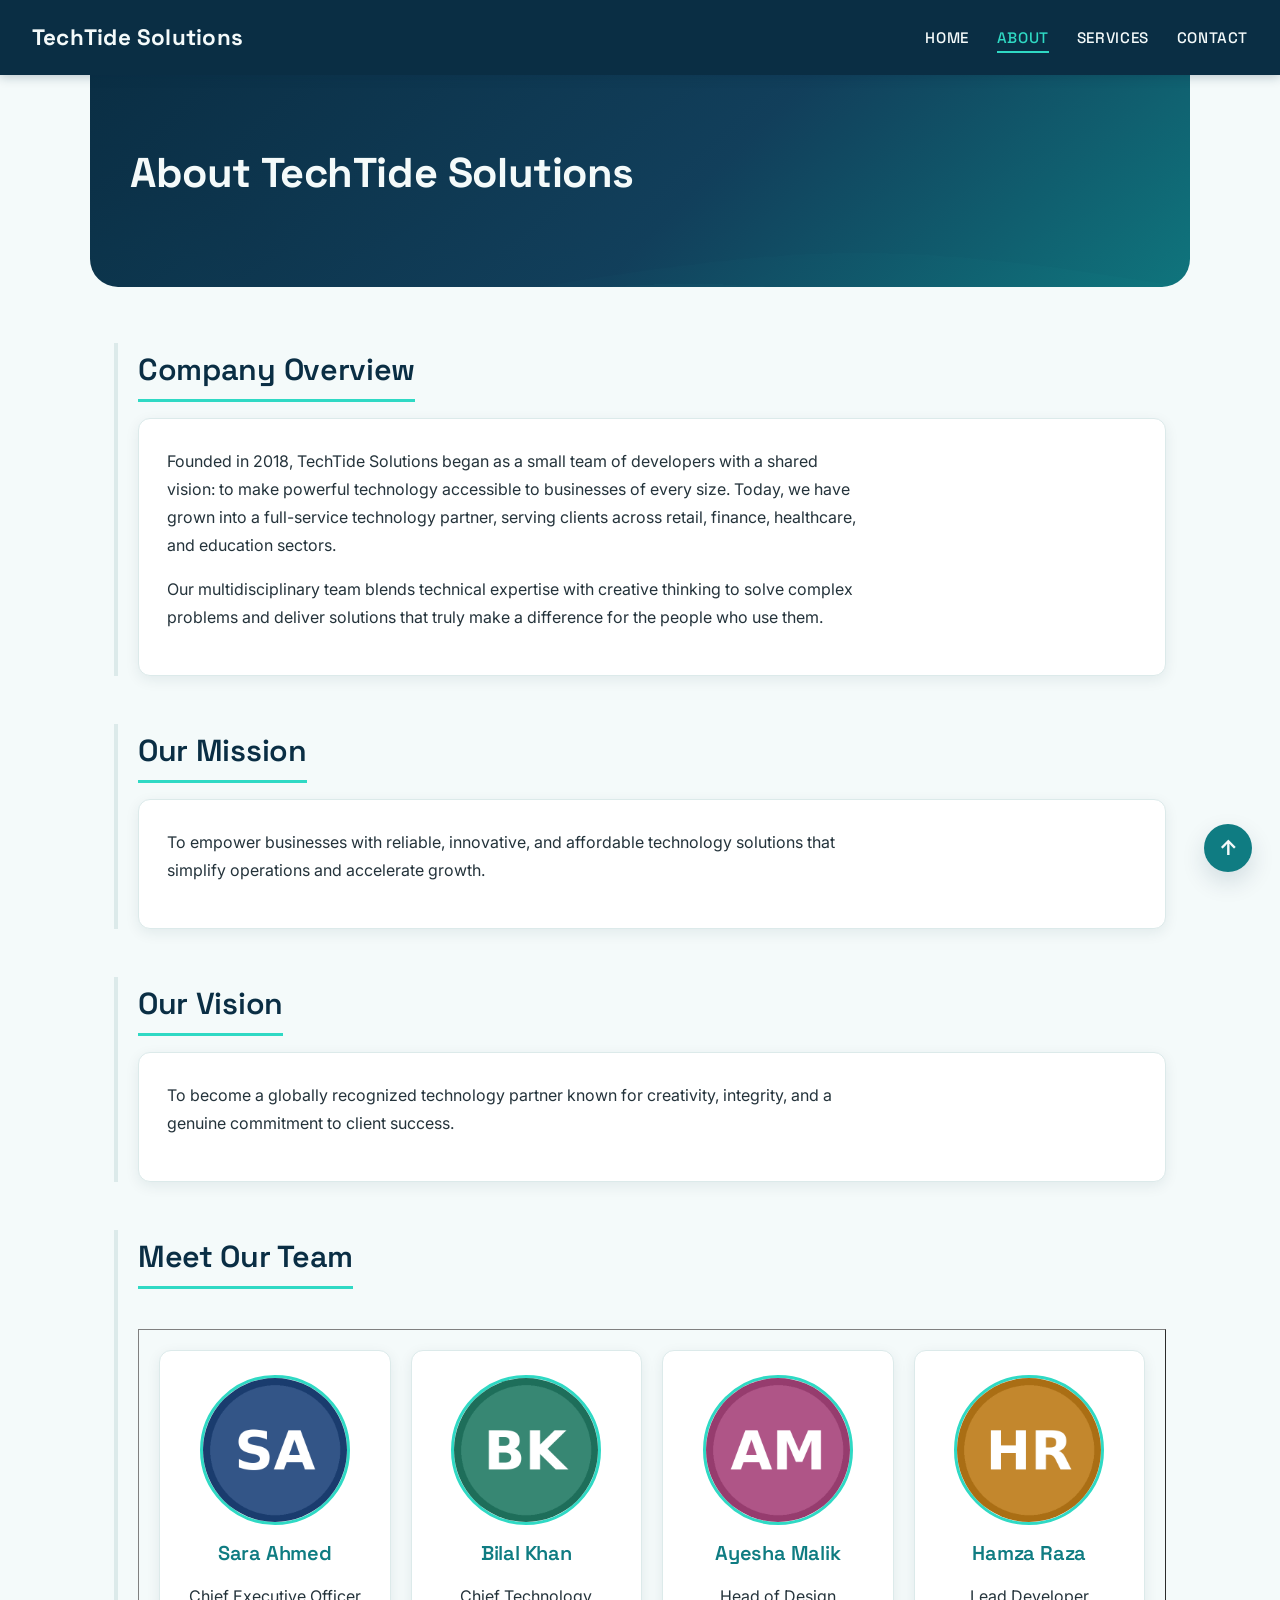
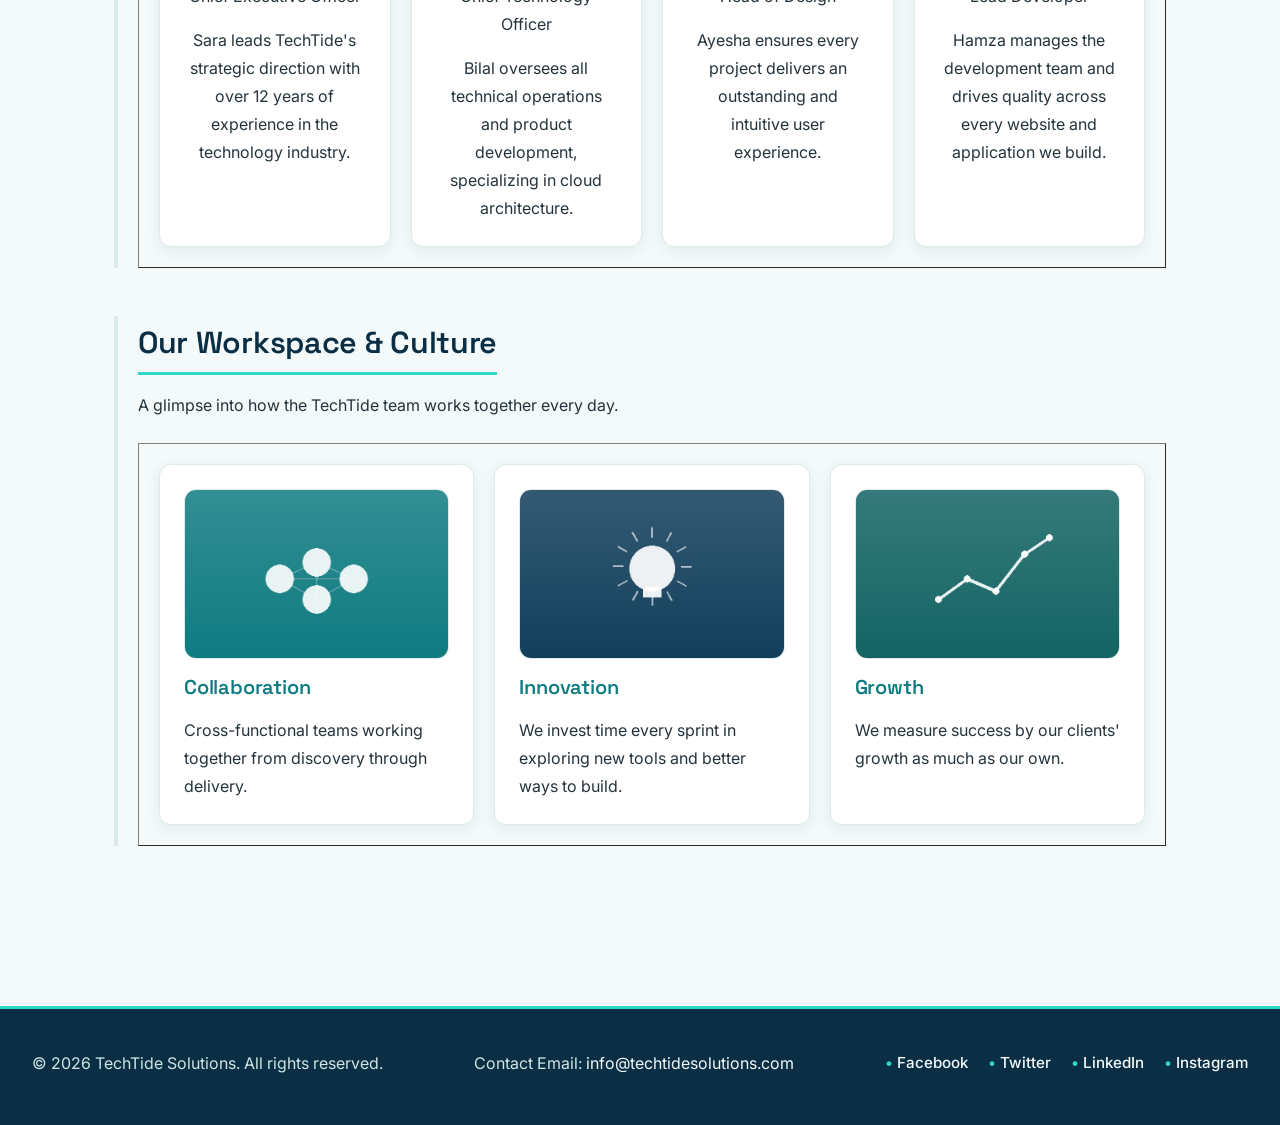
==== about.html @ ee5ed583 "with css" ====
<!DOCTYPE html>
<html lang="en">
<head>
    <meta charset="UTF-8">
    <meta name="viewport" content="width=device-width, initial-scale=1.0">
    <title>TechTide Solutions | About</title>
    <link rel="stylesheet" href="css/style.css">
</head>
<body id="top">

    <header>
        <p>
            <strong>TechTide Solutions</strong>
        </p>

        <nav>
            <ul>
                <li><a href="index.html">Home</a></li>
                <li><a href="about.html" class="active">About</a></li>
                <li><a href="services.html">Services</a></li>
                <li><a href="contact.html">Contact</a></li>
            </ul>
        </nav>
    </header>

    <main>

        <section>
            <h1>About TechTide Solutions</h1>
        </section>

        <section>
            <h2>Company Overview</h2>
            <article>
                <p>
                    Founded in 2018, TechTide Solutions began as a small team of developers with a
                    shared vision: to make powerful technology accessible to businesses of every size.
                    Today, we have grown into a full-service technology partner, serving clients across
                    retail, finance, healthcare, and education sectors.
                </p>
                <p>
                    Our multidisciplinary team blends technical expertise with creative thinking to
                    solve complex problems and deliver solutions that truly make a difference for the
                    people who use them.
                </p>
            </article>
        </section>

        <section>
            <h2>Our Mission</h2>
            <article>
                <p>
                    To empower businesses with reliable, innovative, and affordable technology
                    solutions that simplify operations and accelerate growth.
                </p>
            </article>
        </section>

        <section>
            <h2>Our Vision</h2>
            <article>
                <p>
                    To become a globally recognized technology partner known for creativity,
                    integrity, and a genuine commitment to client success.
                </p>
            </article>
        </section>

        <section>
            <h2>Meet Our Team</h2>

            <table border="1" cellpadding="15" cellspacing="15" width="100%">
                <tr>
                    <td width="25%" valign="top" align="center">
                        <article>
                            <p><img src="images/team-sara.png" alt="Photo of Sara Ahmed" class="avatar"></p>
                            <h3>Sara Ahmed</h3>
                            <p>Chief Executive Officer</p>
                            <p>
                                Sara leads TechTide's strategic direction with over 12 years of
                                experience in the technology industry.
                            </p>
                        </article>
                    </td>
                    <td width="25%" valign="top" align="center">
                        <article>
                            <p><img src="images/team-bilal.png" alt="Photo of Bilal Khan" class="avatar"></p>
                            <h3>Bilal Khan</h3>
                            <p>Chief Technology Officer</p>
                            <p>
                                Bilal oversees all technical operations and product development,
                                specializing in cloud architecture.
                            </p>
                        </article>
                    </td>
                    <td width="25%" valign="top" align="center">
                        <article>
                            <p><img src="images/team-ayesha.png" alt="Photo of Ayesha Malik" class="avatar"></p>
                            <h3>Ayesha Malik</h3>
                            <p>Head of Design</p>
                            <p>
                                Ayesha ensures every project delivers an outstanding and intuitive
                                user experience.
                            </p>
                        </article>
                    </td>
                    <td width="25%" valign="top" align="center">
                        <article>
                            <p><img src="images/team-hamza.png" alt="Photo of Hamza Raza" class="avatar"></p>
                            <h3>Hamza Raza</h3>
                            <p>Lead Developer</p>
                            <p>
                                Hamza manages the development team and drives quality across every
                                website and application we build.
                            </p>
                        </article>
                    </td>
                </tr>
            </table>
        </section>

        <section>
            <h2>Our Workspace &amp; Culture</h2>
            <p>A glimpse into how the TechTide team works together every day.</p>

            <table border="1" cellpadding="15" cellspacing="15" width="100%">
                <tr>
                    <td width="33%" valign="top">
                        <article>
                            <img src="images/gallery/about-collaboration.jpg" alt="Illustration representing team collaboration" class="card-img">
                            <h3>Collaboration</h3>
                            <p>Cross-functional teams working together from discovery through delivery.</p>
                        </article>
                    </td>
                    <td width="33%" valign="top">
                        <article>
                            <img src="images/gallery/about-innovation.jpg" alt="Illustration representing innovation" class="card-img">
                            <h3>Innovation</h3>
                            <p>We invest time every sprint in exploring new tools and better ways to build.</p>
                        </article>
                    </td>
                    <td width="33%" valign="top">
                        <article>
                            <img src="images/gallery/about-growth.jpg" alt="Illustration representing growth" class="card-img">
                            <h3>Growth</h3>
                            <p>We measure success by our clients' growth as much as our own.</p>
                        </article>
                    </td>
                </tr>
            </table>
        </section>

    </main>

    <footer>
        <p>&copy; 2026 TechTide Solutions. All rights reserved.</p>
        <p>Contact Email: <a href="mailto:info@techtidesolutions.com">info@techtidesolutions.com</a></p>
        <nav>
            <ul>
                <li><a href="https://www.facebook.com/techtidesolutions">Facebook</a></li>
                <li><a href="https://www.twitter.com/techtidesolutions">Twitter</a></li>
                <li><a href="https://www.linkedin.com/company/techtidesolutions">LinkedIn</a></li>
                <li><a href="https://www.instagram.com/techtidesolutions">Instagram</a></li>
            </ul>
        </nav>
    </footer>

    <a href="#top" class="back-to-top" aria-label="Back to top of page">&uarr;</a>

</body>
</html>
---- css/style.css ----
/* ==========================================================================
   TechTide Solutions — style.css
   TechTide Summer Internship 2026
   Day 1 Assignment (CSS Fundamentals) + Day 2 Assignment (Box Model & Layout)
   External stylesheet linked by index.html, about.html, services.html,
   and contact.html. No inline or internal CSS is used anywhere.

   Day 2 additions are marked "[DAY 2]" in section comments below and cover:
   Box Model (margin/padding/borders), the main content container, card
   layouts (services, team, featured content), button states, active nav
   highlighting, footer layout, and a CSS-only "Back to Top" button.
   ========================================================================== */


/* ==========================================================================
   1. GOOGLE FONTS
   Space Grotesk -> headings / display type (technical, modern character)
   Inter          -> body copy (clean and highly readable)
   ========================================================================== */

@import url('https://fonts.googleapis.com/css2?family=Space+Grotesk:wght@500;600;700&family=Inter:wght@400;500;600&display=swap');


/* ==========================================================================
   2. COLOR PALETTE & GLOBAL VARIABLES
   "Tide" theme: deep ocean navy, teal, and a bright seafoam accent.
   ========================================================================== */

:root {
    --color-navy: #0A2E44;         /* primary dark - header, footer, headings */
    --color-teal: #0F7C82;         /* secondary - links, borders, icons */
    --color-seafoam: #2FD9C4;      /* bright accent - hover states, buttons */
    --color-bg: #F4FAFA;           /* page background - light foam white */
    --color-surface: #FFFFFF;      /* card / surface background */
    --color-text: #24333B;         /* main body text */
    --color-text-muted: #5C6E77;   /* secondary / muted text */
    --color-border: #DCEAEA;       /* soft borders / dividers */

    --font-display: 'Space Grotesk', 'Segoe UI', Arial, sans-serif;
    --font-body: 'Inter', 'Segoe UI', Arial, sans-serif;

    --radius-sm: 6px;
    --radius-md: 12px;
    --radius-lg: 28px;

    --shadow-card: 0 4px 14px rgba(10, 46, 68, 0.08);
    --shadow-card-hover: 0 10px 24px rgba(10, 46, 68, 0.14);
}


/* ==========================================================================
   3. UNIVERSAL RESET
   Removes inconsistent default browser spacing before styling anything.
   ========================================================================== */

* {
    margin: 0;
    padding: 0;
    box-sizing: border-box;
}


/* ==========================================================================
   4. BASE / PAGE STYLES
   [DAY 2] <main> is the site's main content CONTAINER: a fixed max-width,
   centered horizontally with auto margins, with padding controlling the
   inner spacing (box model: content + padding + border + margin).
   ========================================================================== */

html {
    scroll-behavior: smooth;
}

body {
    font-family: var(--font-body);
    background-color: var(--color-bg);
    color: var(--color-text);
    line-height: 1.7;
    -webkit-font-smoothing: antialiased;
}

main {
    display: block;
    max-width: 1100px;      /* container max-width */
    margin: 0 auto;         /* centers the container on the page */
    padding: 40px 24px 64px;
}


/* ==========================================================================
   5. TYPOGRAPHY
   ========================================================================== */

h1, h2, h3, h4, h5, h6 {
    font-family: var(--font-display);
    color: var(--color-navy);
    font-weight: 600;
    line-height: 1.25;
    margin-bottom: 16px;
    letter-spacing: -0.01em;
}

h1 {
    font-size: 2.6rem;
    font-weight: 700;
}

h2 {
    font-size: 1.9rem;
    margin-top: 8px;
    padding-bottom: 10px;
    border-bottom: 3px solid var(--color-seafoam);
    display: inline-block;
}

h3 {
    font-size: 1.25rem;
    color: var(--color-teal);
}

h4 {
    font-size: 1.05rem;
}

h5 {
    font-size: 0.95rem;
    text-transform: uppercase;
    letter-spacing: 0.06em;
}

h6 {
    font-size: 0.85rem;
    color: var(--color-text-muted);
    text-transform: uppercase;
    letter-spacing: 0.08em;
}

p {
    font-size: 1rem;
    line-height: 1.75;
    color: var(--color-text);
    margin-bottom: 16px;
    max-width: 70ch;
}

section {
    margin-bottom: 48px;             /* space between sections (box model) */
    padding-left: 20px;              /* box model: inner spacing */
    border-left: 4px solid var(--color-border); /* [DAY 2] borders on sections */
}

address {
    font-style: normal;
    line-height: 1.7;
    color: var(--color-text);
}

/* Links */
a {
    color: var(--color-teal);
    text-decoration: none;
    border-bottom: 1px solid transparent;
    transition: color 0.2s ease, border-color 0.2s ease;
}

a:hover {
    color: var(--color-navy);
    border-bottom-color: var(--color-seafoam);
}

a:focus-visible {
    outline: 2px solid var(--color-seafoam);
    outline-offset: 2px;
}


/* ==========================================================================
   6. HEADER & NAVIGATION
   Sticky navigation bar with horizontal menu and hover effects.
   (Bonus challenge: sticky navigation bar)
   ========================================================================== */

header {
    background-color: var(--color-navy);
    color: var(--color-bg);
    padding: 18px 32px;
    display: flex;
    flex-wrap: wrap;
    align-items: center;
    justify-content: space-between;
    gap: 12px;
    position: sticky;
    top: 0;
    z-index: 100;
    box-shadow: 0 2px 10px rgba(10, 46, 68, 0.25);
}

header p {
    margin-bottom: 0;
}

header strong {
    font-family: var(--font-display);
    font-size: 1.4rem;
    color: var(--color-bg);
    letter-spacing: 0.01em;
}

nav ul {
    list-style: none;
    display: flex;
    flex-wrap: wrap;
    gap: 28px;
}

nav a {
    color: var(--color-bg);
    font-family: var(--font-display);
    font-weight: 500;
    font-size: 0.95rem;
    text-transform: uppercase;
    letter-spacing: 0.04em;
    border-bottom: 2px solid transparent;
    padding-bottom: 4px;
}

nav a:hover {
    color: var(--color-seafoam);
    border-bottom-color: var(--color-seafoam);
}

/* [DAY 2] Highlight the current page in the navigation menu */
nav a.active {
    color: var(--color-seafoam);
    border-bottom-color: var(--color-seafoam);
}


/* ==========================================================================
   7. HERO SECTION
   Professional hero section with a soft curved "tide" edge.
   (Bonus challenge: professional hero section)
   ========================================================================== */

main > section:first-of-type {
    background:
        linear-gradient(135deg, rgba(10,46,68,0.92) 0%, rgba(18,63,92,0.88) 55%, rgba(15,124,130,0.85) 100%),
        url('../images/hero-bg.jpg');
    background-size: cover;
    background-position: center;
    color: var(--color-bg);
    padding: 72px 40px;
    margin: -40px -24px 56px;
    border-radius: 0 0 var(--radius-lg) var(--radius-lg);
    border-left: none;               /* cancel the general section border */
    text-align: left;
}

main > section:first-of-type h1 {
    color: var(--color-bg);
}

main > section:first-of-type p {
    color: #E4F2F1;
    font-size: 1.15rem;
    max-width: 60ch;
}

main > section:first-of-type a {
    color: var(--color-bg);
}

main > section:first-of-type a:hover {
    color: var(--color-seafoam);
}


/* ==========================================================================
   8. CARDS
   [DAY 2] Card layouts for Featured Services, Team Members, and Featured
   Content. Every card below applies the full box model: border,
   border-radius, padding, margin, and box-shadow.

   Two card mechanisms are used:
     a) main > section > article  -> single-column content cards
        (Who We Are, Mission, Vision, each Service on the Services page)
     b) table td                  -> grid cards (Featured Services,
        Team Members, Featured Content, Contact Information) built with
        plain HTML tables; styled here into a clean card grid.
   ========================================================================== */

main > section > article {
    background-color: var(--color-surface);
    border: 1px solid var(--color-border);   /* border */
    border-radius: var(--radius-md);          /* border-radius */
    padding: 28px;                            /* padding */
    margin: 0 0 20px;                         /* margin */
    box-shadow: var(--shadow-card);           /* box-shadow */
    transition: box-shadow 0.25s ease, transform 0.25s ease;
}

main > section > article:hover {
    box-shadow: var(--shadow-card-hover);
    transform: translateY(-3px);
}

main > section > article:last-child {
    margin-bottom: 0;
}

table {
    width: 100%;
    border-collapse: separate;
    border-spacing: 20px;      /* margin-like spacing between grid cards */
    margin: 24px 0;
}

table td {
    background-color: var(--color-surface);
    border: 1px solid var(--color-border) !important;  /* border */
    border-radius: var(--radius-md);                    /* border-radius */
    padding: 24px !important;                           /* padding */
    margin: 4px;                                         /* margin */
    box-shadow: var(--shadow-card);                     /* box-shadow */
    transition: box-shadow 0.25s ease, transform 0.25s ease;
    vertical-align: top;
}

table td:hover {
    box-shadow: var(--shadow-card-hover);
    transform: translateY(-4px);
}

table td h3 {
    margin-top: 4px;
}

table td article p:last-child {
    margin-bottom: 0;
}

/* Featured Content cards (Home page) - "Read More" link styled as a
   small pill button so each card has a clear call to action. */
.read-more-link {
    display: inline-block;
    margin-top: 4px;
    padding: 6px 16px;
    border: 1px solid var(--color-teal);
    border-radius: var(--radius-lg);
    font-size: 0.85rem;
    font-weight: 600;
}

.read-more-link:hover {
    background-color: var(--color-teal);
    color: var(--color-bg);
    border-bottom-color: var(--color-teal);
}


/* ==========================================================================
   9. IMAGES
   Consistent sizing and no overflow of parent containers, with a few
   variants for the different kinds of images used across the site.
   ========================================================================== */

img {
    max-width: 100%;
    height: auto;
    display: block;
    border-radius: var(--radius-md);
    margin: 0 auto 16px;
    border: 1px solid var(--color-border);
    object-fit: cover;
}

/* Circular team-member avatars (About page) */
img.avatar {
    width: 150px;
    height: 150px;
    border-radius: 50%;
    border: 3px solid var(--color-seafoam);
    object-fit: cover;
}

/* Small service icons (Home + Services cards) */
img.icon-img {
    width: 64px;
    height: 64px;
    border: none;
    border-radius: 0;
    box-shadow: none;
    margin: 0 0 16px;
}

/* Rectangular content thumbnails (Featured Content, About gallery) */
img.card-img {
    width: 100%;
    height: 170px;
    object-fit: cover;
    border-radius: var(--radius-md);
    border: 1px solid var(--color-border);
    margin-bottom: 16px;
}

/* Wide banner image (Contact page office illustration) */
img.banner-img {
    width: 100%;
    height: 220px;
    object-fit: cover;
    border-radius: var(--radius-md);
    margin-bottom: 16px;
}


/* ==========================================================================
   10. VIDEO
   Styling for the embedded "Company Intro" video on the Home page.
   ========================================================================== */

.video-wrapper {
    max-width: 800px;
    margin: 0 auto;
}

video.intro-video {
    width: 100%;
    display: block;
    border-radius: var(--radius-md);
    border: 1px solid var(--color-border);
    box-shadow: var(--shadow-card);
    background-color: var(--color-navy);
}

.video-caption {
    text-align: center;
    color: var(--color-text-muted);
    font-size: 0.9rem;
    margin-top: 12px;
    margin-bottom: 0;
}


/* ==========================================================================
   11. BUTTONS & FORM ELEMENTS
   ========================================================================== */

button,
input[type="submit"] {
    font-family: var(--font-display);
    font-size: 0.95rem;
    font-weight: 600;
    color: var(--color-bg);
    background-color: var(--color-teal);
    border: none;
    padding: 12px 32px;
    border-radius: var(--radius-lg);
    cursor: pointer;
    transition: background-color 0.2s ease, transform 0.15s ease;
}

button:hover,
input[type="submit"]:hover {
    background-color: var(--color-navy);
    transform: translateY(-2px);
}

fieldset {
    border: 1px solid var(--color-border);
    border-radius: var(--radius-md);
    padding: 28px;
    background-color: var(--color-surface);
    box-shadow: var(--shadow-card);
}

legend {
    font-family: var(--font-display);
    color: var(--color-navy);
    font-weight: 600;
    padding: 0 8px;
}

label {
    display: inline-block;
    font-weight: 500;
    color: var(--color-navy);
    margin-bottom: 6px;
}

input[type="text"],
input[type="email"],
input[type="tel"],
textarea {
    width: 100%;
    max-width: 420px;
    font-family: var(--font-body);
    font-size: 0.95rem;
    color: var(--color-text);
    background-color: var(--color-bg);
    border: 1px solid var(--color-border);
    border-radius: var(--radius-sm);
    padding: 10px 14px;
    margin-bottom: 18px;
    transition: border-color 0.2s ease, box-shadow 0.2s ease;
}

input[type="text"]:focus,
input[type="email"]:focus,
input[type="tel"]:focus,
textarea:focus {
    outline: none;
    border-color: var(--color-teal);
    box-shadow: 0 0 0 3px rgba(15, 124, 130, 0.15);
}

iframe {
    max-width: 100%;
    border-radius: var(--radius-md);
    border: 1px solid var(--color-border);
    box-shadow: var(--shadow-card);
}


/* ==========================================================================
   12. LISTS (services page)
   ========================================================================== */

article ul {
    margin: 0 0 16px 22px;
}

article li {
    margin-bottom: 6px;
    color: var(--color-text);
}


/* ==========================================================================
   13. FOOTER
   [DAY 2] Clean footer layout: copyright + contact info on one side,
   social links on the other, arranged with flexbox and clear spacing.
   ========================================================================== */

footer {
    background-color: var(--color-navy);
    color: var(--color-bg);
    padding: 40px 32px;
    margin-top: 48px;
    display: flex;
    flex-wrap: wrap;
    justify-content: space-between;
    align-items: flex-start;
    gap: 24px;
    border-top: 3px solid var(--color-seafoam);
}

footer p {
    color: #CFE6E4;
    max-width: none;
    margin-bottom: 8px;
}

footer p:last-of-type {
    margin-bottom: 0;
}

footer a {
    color: var(--color-bg);
}

footer a:hover {
    color: var(--color-seafoam);
}

footer nav ul {
    gap: 20px;
    margin-top: 0;
}

footer nav a {
    text-transform: none;
    font-family: var(--font-body);
    font-weight: 500;
    letter-spacing: 0;
}

footer nav a::before {
    content: "\2022  ";
    color: var(--color-seafoam);
}


/* ==========================================================================
   14. BACK TO TOP BUTTON
   (Bonus challenge: "Back to Top" button using HTML and CSS only —
   a plain anchor link to #top, fixed in place with pure CSS.)
   ========================================================================== */

.back-to-top {
    position: fixed;
    bottom: 28px;
    right: 28px;
    width: 48px;
    height: 48px;
    display: flex;
    align-items: center;
    justify-content: center;
    background-color: var(--color-teal);
    color: var(--color-bg);
    font-size: 1.3rem;
    font-weight: 700;
    border: none;
    border-radius: 50%;
    box-shadow: var(--shadow-card-hover);
    text-decoration: none;
    z-index: 90;
    transition: background-color 0.2s ease, transform 0.2s ease;
}

.back-to-top:hover {
    background-color: var(--color-navy);
    color: var(--color-seafoam);
    border-bottom: none;
    transform: translateY(-4px);
}


/* ==========================================================================
   15. RESPONSIVE ADJUSTMENTS
   ========================================================================== */

@media (max-width: 720px) {
    header {
        flex-direction: column;
        align-items: flex-start;
    }

    nav ul {
        gap: 16px;
    }

    table,
    table tbody,
    table tr,
    table td {
        display: block;
        width: 100%;
    }

    table {
        border-spacing: 0;
    }

    table td {
        margin-bottom: 20px;
    }

    main > section:first-of-type {
        padding: 40px 24px;
        margin: -24px -16px 40px;
    }

    h1 {
        font-size: 2rem;
    }

    section {
        padding-left: 14px;
    }

    footer {
        flex-direction: column;
        align-items: flex-start;
    }

    .back-to-top {
        width: 42px;
        height: 42px;
        bottom: 18px;
        right: 18px;
    }
}
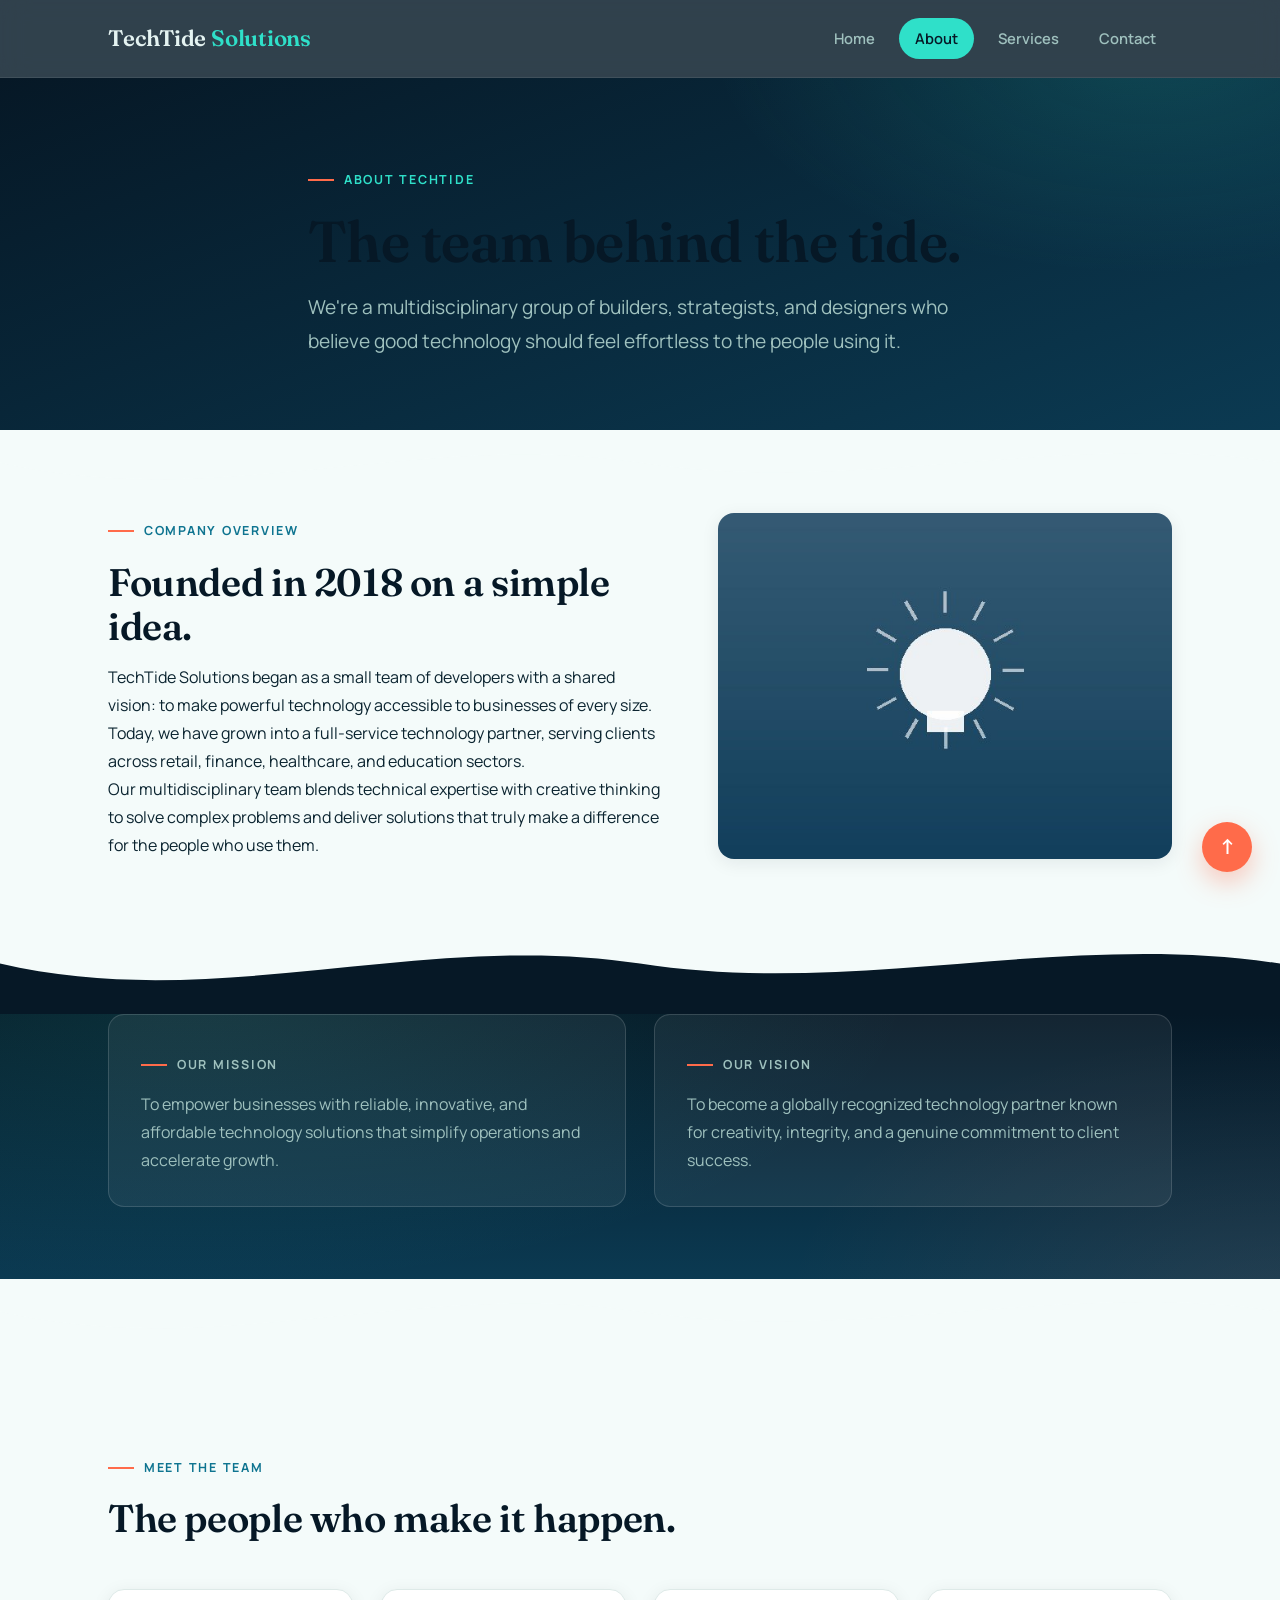
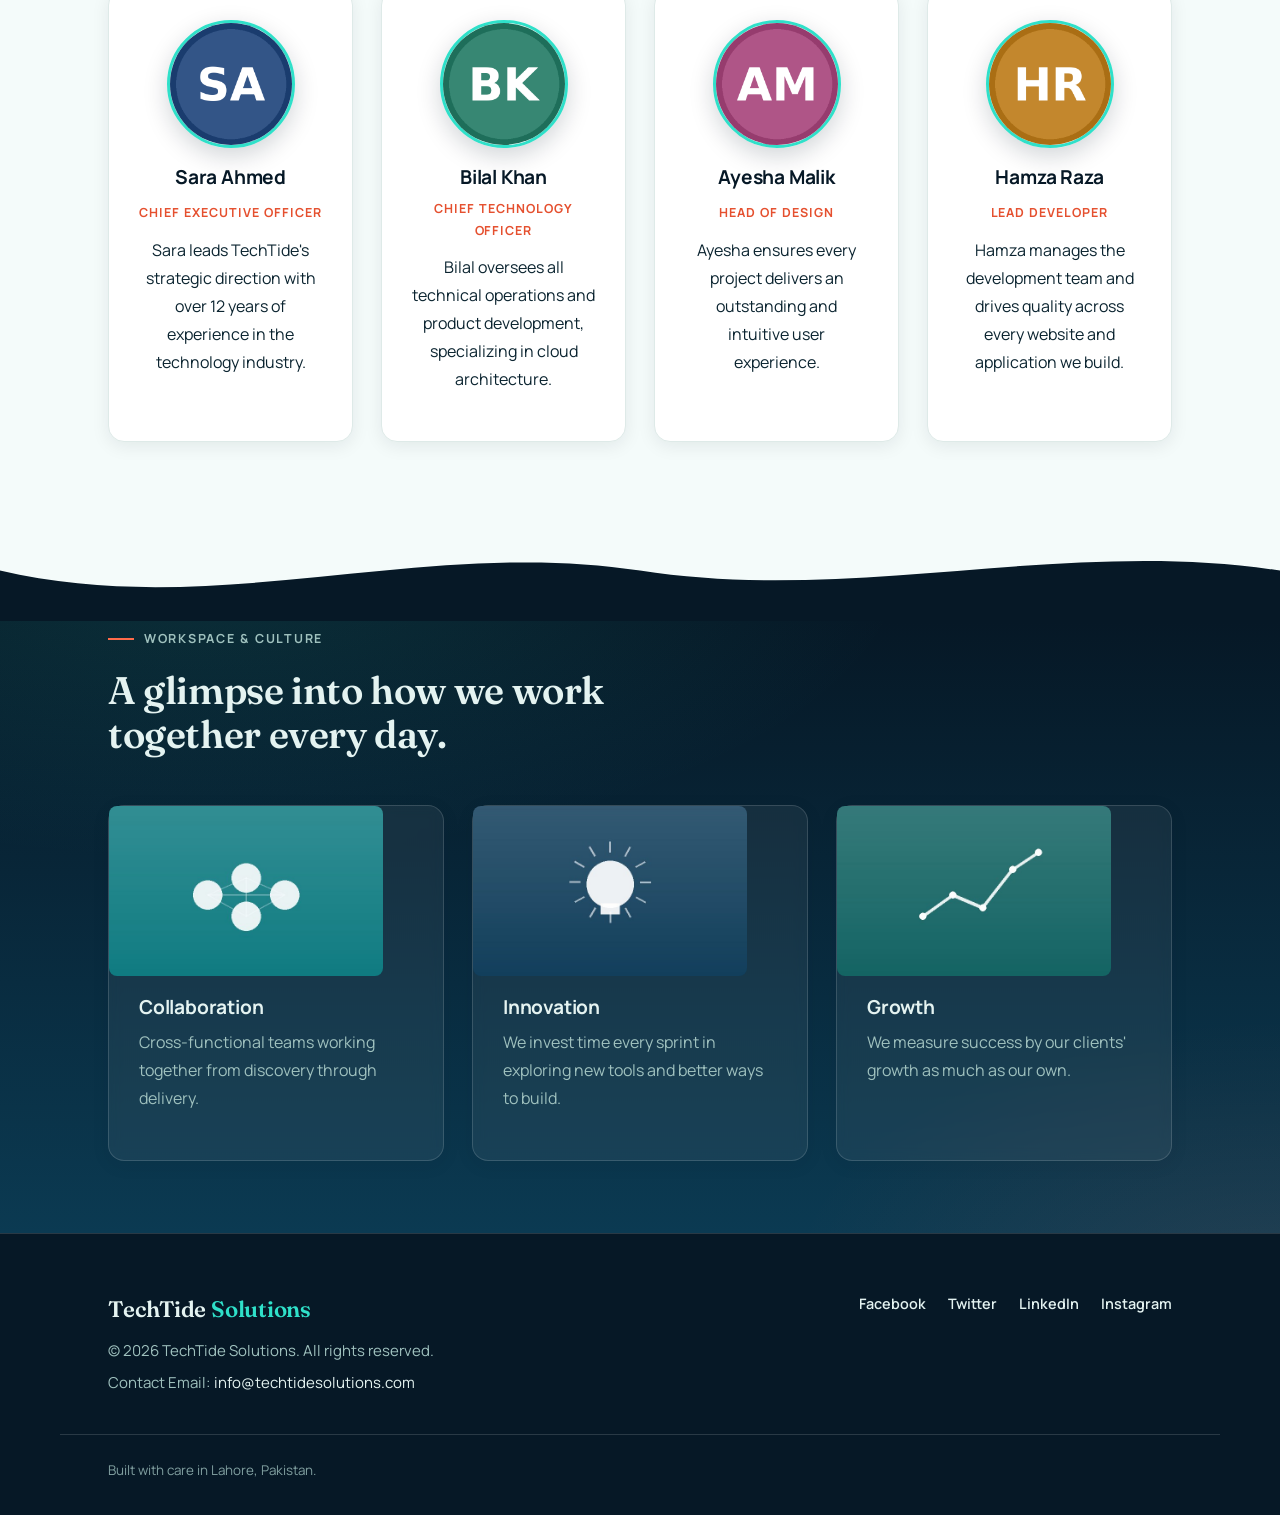
==== commit c831651c: "day2-updated all files" ====
--- a/about.html
+++ b/about.html
@@ -8,161 +8,191 @@
 </head>
 <body id="top">
 
-    <header>
-        <p>
-            <strong>TechTide Solutions</strong>
-        </p>
-
-        <nav>
-            <ul>
-                <li><a href="index.html">Home</a></li>
-                <li><a href="about.html" class="active">About</a></li>
-                <li><a href="services.html">Services</a></li>
-                <li><a href="contact.html">Contact</a></li>
-            </ul>
-        </nav>
+    <header class="site-header">
+        <div class="header-inner">
+            <a href="index.html" class="brand">TechTide <span>Solutions</span></a>
+
+            <input type="checkbox" id="nav-toggle" class="nav-toggle">
+            <label for="nav-toggle" class="nav-toggle-label" aria-label="Toggle menu"><span></span></label>
+
+            <nav>
+                <ul>
+                    <li><a href="index.html">Home</a></li>
+                    <li><a href="about.html" class="active">About</a></li>
+                    <li><a href="services.html">Services</a></li>
+                    <li><a href="contact.html">Contact</a></li>
+                </ul>
+            </nav>
+        </div>
     </header>
 
     <main>
 
-        <section>
-            <h1>About TechTide Solutions</h1>
-        </section>
-
-        <section>
-            <h2>Company Overview</h2>
-            <article>
-                <p>
-                    Founded in 2018, TechTide Solutions began as a small team of developers with a
-                    shared vision: to make powerful technology accessible to businesses of every size.
-                    Today, we have grown into a full-service technology partner, serving clients across
-                    retail, finance, healthcare, and education sectors.
+        <section class="page-hero">
+            <div class="wrap">
+                <p class="eyebrow">About TechTide</p>
+                <h1>The team behind the tide.</h1>
+                <p class="lead">
+                    We're a multidisciplinary group of builders, strategists, and designers who
+                    believe good technology should feel effortless to the people using it.
                 </p>
-                <p>
-                    Our multidisciplinary team blends technical expertise with creative thinking to
-                    solve complex problems and deliver solutions that truly make a difference for the
-                    people who use them.
-                </p>
-            </article>
-        </section>
-
-        <section>
-            <h2>Our Mission</h2>
-            <article>
-                <p>
-                    To empower businesses with reliable, innovative, and affordable technology
-                    solutions that simplify operations and accelerate growth.
-                </p>
-            </article>
-        </section>
-
-        <section>
-            <h2>Our Vision</h2>
-            <article>
-                <p>
-                    To become a globally recognized technology partner known for creativity,
-                    integrity, and a genuine commitment to client success.
-                </p>
-            </article>
-        </section>
-
-        <section>
-            <h2>Meet Our Team</h2>
-
-            <table border="1" cellpadding="15" cellspacing="15" width="100%">
-                <tr>
-                    <td width="25%" valign="top" align="center">
-                        <article>
-                            <p><img src="images/team-sara.png" alt="Photo of Sara Ahmed" class="avatar"></p>
-                            <h3>Sara Ahmed</h3>
-                            <p>Chief Executive Officer</p>
-                            <p>
-                                Sara leads TechTide's strategic direction with over 12 years of
-                                experience in the technology industry.
-                            </p>
-                        </article>
-                    </td>
-                    <td width="25%" valign="top" align="center">
-                        <article>
-                            <p><img src="images/team-bilal.png" alt="Photo of Bilal Khan" class="avatar"></p>
-                            <h3>Bilal Khan</h3>
-                            <p>Chief Technology Officer</p>
-                            <p>
-                                Bilal oversees all technical operations and product development,
-                                specializing in cloud architecture.
-                            </p>
-                        </article>
-                    </td>
-                    <td width="25%" valign="top" align="center">
-                        <article>
-                            <p><img src="images/team-ayesha.png" alt="Photo of Ayesha Malik" class="avatar"></p>
-                            <h3>Ayesha Malik</h3>
-                            <p>Head of Design</p>
-                            <p>
-                                Ayesha ensures every project delivers an outstanding and intuitive
-                                user experience.
-                            </p>
-                        </article>
-                    </td>
-                    <td width="25%" valign="top" align="center">
-                        <article>
-                            <p><img src="images/team-hamza.png" alt="Photo of Hamza Raza" class="avatar"></p>
-                            <h3>Hamza Raza</h3>
-                            <p>Lead Developer</p>
-                            <p>
-                                Hamza manages the development team and drives quality across every
-                                website and application we build.
-                            </p>
-                        </article>
-                    </td>
-                </tr>
-            </table>
-        </section>
-
-        <section>
-            <h2>Our Workspace &amp; Culture</h2>
-            <p>A glimpse into how the TechTide team works together every day.</p>
-
-            <table border="1" cellpadding="15" cellspacing="15" width="100%">
-                <tr>
-                    <td width="33%" valign="top">
-                        <article>
-                            <img src="images/gallery/about-collaboration.jpg" alt="Illustration representing team collaboration" class="card-img">
-                            <h3>Collaboration</h3>
-                            <p>Cross-functional teams working together from discovery through delivery.</p>
-                        </article>
-                    </td>
-                    <td width="33%" valign="top">
-                        <article>
-                            <img src="images/gallery/about-innovation.jpg" alt="Illustration representing innovation" class="card-img">
-                            <h3>Innovation</h3>
-                            <p>We invest time every sprint in exploring new tools and better ways to build.</p>
-                        </article>
-                    </td>
-                    <td width="33%" valign="top">
-                        <article>
-                            <img src="images/gallery/about-growth.jpg" alt="Illustration representing growth" class="card-img">
-                            <h3>Growth</h3>
-                            <p>We measure success by our clients' growth as much as our own.</p>
-                        </article>
-                    </td>
-                </tr>
-            </table>
+            </div>
+        </section>
+
+        <svg class="wave wave--to-light" viewBox="0 0 1440 100" preserveAspectRatio="none" xmlns="http://www.w3.org/2000/svg" aria-hidden="true">
+            <path d="M0,40 C240,100 480,0 720,40 C960,80 1200,0 1440,40 L1440,100 L0,100 Z"></path>
+        </svg>
+
+        <section class="band band-light band-tight" style="padding-top:0;">
+            <div class="wrap">
+                <div class="split">
+                    <div>
+                        <p class="eyebrow">Company overview</p>
+                        <h2>Founded in 2018 on a simple idea.</h2>
+                        <p>
+                            TechTide Solutions began as a small team of developers with a shared
+                            vision: to make powerful technology accessible to businesses of every
+                            size. Today, we have grown into a full-service technology partner,
+                            serving clients across retail, finance, healthcare, and education sectors.
+                        </p>
+                        <p>
+                            Our multidisciplinary team blends technical expertise with creative
+                            thinking to solve complex problems and deliver solutions that truly make
+                            a difference for the people who use them.
+                        </p>
+                    </div>
+                    <img src="images/gallery/about-innovation.jpg" alt="Illustration representing innovation" class="banner-img" style="height:100%; margin-bottom:0;">
+                </div>
+            </div>
+        </section>
+
+        <svg class="wave wave--to-dark" viewBox="0 0 1440 100" preserveAspectRatio="none" xmlns="http://www.w3.org/2000/svg" aria-hidden="true">
+            <path d="M0,40 C240,100 480,0 720,40 C960,80 1200,0 1440,40 L1440,100 L0,100 Z"></path>
+        </svg>
+
+        <section class="band band-dark band-tight" style="padding-top:0;">
+            <div class="wrap">
+                <div class="pillars">
+                    <div class="pillar">
+                        <p class="eyebrow">Our mission</p>
+                        <p>
+                            To empower businesses with reliable, innovative, and affordable
+                            technology solutions that simplify operations and accelerate growth.
+                        </p>
+                    </div>
+                    <div class="pillar">
+                        <p class="eyebrow">Our vision</p>
+                        <p>
+                            To become a globally recognized technology partner known for
+                            creativity, integrity, and a genuine commitment to client success.
+                        </p>
+                    </div>
+                </div>
+            </div>
+        </section>
+
+        <svg class="wave wave--to-light" viewBox="0 0 1440 100" preserveAspectRatio="none" xmlns="http://www.w3.org/2000/svg" aria-hidden="true">
+            <path d="M0,40 C240,100 480,0 720,40 C960,80 1200,0 1440,40 L1440,100 L0,100 Z"></path>
+        </svg>
+
+        <section class="band band-light">
+            <div class="wrap">
+                <div class="band-header">
+                    <p class="eyebrow">Meet the team</p>
+                    <h2>The people who make it happen.</h2>
+                </div>
+
+                <div class="grid grid-4">
+                    <article class="card team-card">
+                        <img src="images/team-sara.png" alt="Photo of Sara Ahmed" class="avatar">
+                        <h3>Sara Ahmed</h3>
+                        <p class="role">Chief Executive Officer</p>
+                        <p>
+                            Sara leads TechTide's strategic direction with over 12 years of
+                            experience in the technology industry.
+                        </p>
+                    </article>
+                    <article class="card team-card">
+                        <img src="images/team-bilal.png" alt="Photo of Bilal Khan" class="avatar">
+                        <h3>Bilal Khan</h3>
+                        <p class="role">Chief Technology Officer</p>
+                        <p>
+                            Bilal oversees all technical operations and product development,
+                            specializing in cloud architecture.
+                        </p>
+                    </article>
+                    <article class="card team-card">
+                        <img src="images/team-ayesha.png" alt="Photo of Ayesha Malik" class="avatar">
+                        <h3>Ayesha Malik</h3>
+                        <p class="role">Head of Design</p>
+                        <p>
+                            Ayesha ensures every project delivers an outstanding and intuitive
+                            user experience.
+                        </p>
+                    </article>
+                    <article class="card team-card">
+                        <img src="images/team-hamza.png" alt="Photo of Hamza Raza" class="avatar">
+                        <h3>Hamza Raza</h3>
+                        <p class="role">Lead Developer</p>
+                        <p>
+                            Hamza manages the development team and drives quality across every
+                            website and application we build.
+                        </p>
+                    </article>
+                </div>
+            </div>
+        </section>
+
+        <svg class="wave wave--to-dark" viewBox="0 0 1440 100" preserveAspectRatio="none" xmlns="http://www.w3.org/2000/svg" aria-hidden="true">
+            <path d="M0,40 C240,100 480,0 720,40 C960,80 1200,0 1440,40 L1440,100 L0,100 Z"></path>
+        </svg>
+
+        <section class="band band-dark band-tight" style="padding-top:0;">
+            <div class="wrap">
+                <div class="band-header">
+                    <p class="eyebrow">Workspace &amp; culture</p>
+                    <h2>A glimpse into how we work together every day.</h2>
+                </div>
+
+                <div class="grid grid-3">
+                    <article class="card culture-card">
+                        <img src="images/gallery/about-collaboration.jpg" alt="Illustration representing team collaboration" class="card-img">
+                        <h3>Collaboration</h3>
+                        <p>Cross-functional teams working together from discovery through delivery.</p>
+                    </article>
+                    <article class="card culture-card">
+                        <img src="images/gallery/about-innovation.jpg" alt="Illustration representing innovation" class="card-img">
+                        <h3>Innovation</h3>
+                        <p>We invest time every sprint in exploring new tools and better ways to build.</p>
+                    </article>
+                    <article class="card culture-card">
+                        <img src="images/gallery/about-growth.jpg" alt="Illustration representing growth" class="card-img">
+                        <h3>Growth</h3>
+                        <p>We measure success by our clients' growth as much as our own.</p>
+                    </article>
+                </div>
+            </div>
         </section>
 
     </main>
 
     <footer>
-        <p>&copy; 2026 TechTide Solutions. All rights reserved.</p>
-        <p>Contact Email: <a href="mailto:info@techtidesolutions.com">info@techtidesolutions.com</a></p>
-        <nav>
-            <ul>
-                <li><a href="https://www.facebook.com/techtidesolutions">Facebook</a></li>
-                <li><a href="https://www.twitter.com/techtidesolutions">Twitter</a></li>
-                <li><a href="https://www.linkedin.com/company/techtidesolutions">LinkedIn</a></li>
-                <li><a href="https://www.instagram.com/techtidesolutions">Instagram</a></li>
-            </ul>
-        </nav>
+        <div class="footer-inner">
+            <div>
+                <a href="index.html" class="brand">TechTide <span>Solutions</span></a>
+                <p>&copy; 2026 TechTide Solutions. All rights reserved.</p>
+                <p>Contact Email: <a href="mailto:info@techtidesolutions.com">info@techtidesolutions.com</a></p>
+            </div>
+            <nav>
+                <ul>
+                    <li><a href="https://www.facebook.com/techtidesolutions">Facebook</a></li>
+                    <li><a href="https://www.twitter.com/techtidesolutions">Twitter</a></li>
+                    <li><a href="https://www.linkedin.com/company/techtidesolutions">LinkedIn</a></li>
+                    <li><a href="https://www.instagram.com/techtidesolutions">Instagram</a></li>
+                </ul>
+            </nav>
+        </div>
+        <p class="footer-bottom">Built with care in Lahore, Pakistan.</p>
     </footer>
 
     <a href="#top" class="back-to-top" aria-label="Back to top of page">&uarr;</a>
--- a/css/style.css
+++ b/css/style.css
@@ -1,57 +1,55 @@
-/* ==========================================================================
-   TechTide Solutions — style.css
-   TechTide Summer Internship 2026
-   Day 1 Assignment (CSS Fundamentals) + Day 2 Assignment (Box Model & Layout)
-   External stylesheet linked by index.html, about.html, services.html,
-   and contact.html. No inline or internal CSS is used anywhere.
-
-   Day 2 additions are marked "[DAY 2]" in section comments below and cover:
-   Box Model (margin/padding/borders), the main content container, card
-   layouts (services, team, featured content), button states, active nav
-   highlighting, footer layout, and a CSS-only "Back to Top" button.
-   ========================================================================== */
-
-
-/* ==========================================================================
-   1. GOOGLE FONTS
-   Space Grotesk -> headings / display type (technical, modern character)
-   Inter          -> body copy (clean and highly readable)
-   ========================================================================== */
-
-@import url('https://fonts.googleapis.com/css2?family=Space+Grotesk:wght@500;600;700&family=Inter:wght@400;500;600&display=swap');
-
-
-/* ==========================================================================
-   2. COLOR PALETTE & GLOBAL VARIABLES
-   "Tide" theme: deep ocean navy, teal, and a bright seafoam accent.
-   ========================================================================== */
+
+
+@import url('https://fonts.googleapis.com/css2?family=Fraunces:ital,opsz,wght@0,9..144,500;0,9..144,600;0,9..144,700;1,9..144,500&family=Manrope:wght@400;500;600;700;800&display=swap');
+
 
 :root {
-    --color-navy: #0A2E44;         /* primary dark - header, footer, headings */
-    --color-teal: #0F7C82;         /* secondary - links, borders, icons */
-    --color-seafoam: #2FD9C4;      /* bright accent - hover states, buttons */
-    --color-bg: #F4FAFA;           /* page background - light foam white */
-    --color-surface: #FFFFFF;      /* card / surface background */
-    --color-text: #24333B;         /* main body text */
-    --color-text-muted: #5C6E77;   /* secondary / muted text */
-    --color-border: #DCEAEA;       /* soft borders / dividers */
-
-    --font-display: 'Space Grotesk', 'Segoe UI', Arial, sans-serif;
-    --font-body: 'Inter', 'Segoe UI', Arial, sans-serif;
-
-    --radius-sm: 6px;
-    --radius-md: 12px;
+    /* -- Color: deep ocean ink, a working teal, a bright aqua signature,
+       and a warm coral current that keeps the cool palette from going flat. */
+    --ink: #061826;             /* deepest water — header, footer, dark bands */
+    --deep: #0B3A52;            /* secondary dark surface, gradients */
+    --teal: #0E7490;            /* brand teal — links, icons, borders */
+    --aqua: #2FE0C9;            /* bright signature accent — glow, underlines */
+    --coral: #FF6B4A;           /* warm contrast accent — primary CTAs */
+    --coral-dark: #E5502F;
+
+    --foam: #F4FBFA;            /* light band background */
+    --surface: #FFFFFF;         /* card surface on light bands */
+    --surface-dark: rgba(255, 255, 255, 0.06); /* card surface on dark bands */
+
+    --text: #0B2430;            /* body text on light */
+    --text-light: #E4F3F1;      /* body text on dark */
+    --muted: #56717A;           /* muted text on light */
+    --muted-light: #9FC1BE;     /* muted text on dark */
+    --border: #DEEAE8;
+    --border-dark: rgba(255, 255, 255, 0.14);
+
+    --font-display: 'Fraunces', Georgia, 'Times New Roman', serif;
+    --font-body: 'Manrope', 'Segoe UI', Arial, sans-serif;
+
+    --radius-sm: 8px;
+    --radius-md: 16px;
     --radius-lg: 28px;
-
-    --shadow-card: 0 4px 14px rgba(10, 46, 68, 0.08);
-    --shadow-card-hover: 0 10px 24px rgba(10, 46, 68, 0.14);
-}
-
-
-/* ==========================================================================
-   3. UNIVERSAL RESET
-   Removes inconsistent default browser spacing before styling anything.
-   ========================================================================== */
+    --radius-pill: 999px;
+
+    --shadow-card: 0 4px 18px rgba(6, 24, 38, 0.08);
+    --shadow-card-hover: 0 18px 36px rgba(6, 24, 38, 0.16);
+    --shadow-glow: 0 0 0 1px rgba(47, 224, 201, 0.35), 0 18px 40px rgba(47, 224, 201, 0.18);
+
+    --container: 1160px;
+    --edge: clamp(20px, 5vw, 48px);
+}
+
+@media (prefers-reduced-motion: reduce) {
+    * {
+        animation-duration: 0.01ms !important;
+        animation-iteration-count: 1 !important;
+        transition-duration: 0.01ms !important;
+        scroll-behavior: auto !important;
+    }
+}
+
+
 
 * {
     margin: 0;
@@ -59,12 +57,14 @@
     box-sizing: border-box;
 }
 
-
-/* ==========================================================================
-   4. BASE / PAGE STYLES
-   [DAY 2] <main> is the site's main content CONTAINER: a fixed max-width,
-   centered horizontally with auto margins, with padding controlling the
-   inner spacing (box model: content + padding + border + margin).
+img {
+    max-width: 100%;
+    display: block;
+}
+
+
+/* ==========================================================================
+   4. BASE
    ========================================================================== */
 
 html {
@@ -73,17 +73,23 @@
 
 body {
     font-family: var(--font-body);
-    background-color: var(--color-bg);
-    color: var(--color-text);
+    background-color: var(--foam);
+    color: var(--text);
     line-height: 1.7;
     -webkit-font-smoothing: antialiased;
+    overflow-x: hidden;
+}
+
+.wrap {
+    max-width: var(--container);
+    margin: 0 auto;
+    padding-left: var(--edge);
+    padding-right: var(--edge);
 }
 
 main {
     display: block;
-    max-width: 1100px;      /* container max-width */
-    margin: 0 auto;         /* centers the container on the page */
-    padding: 40px 24px 64px;
+    overflow: hidden;
 }
 
 
@@ -91,335 +97,650 @@
    5. TYPOGRAPHY
    ========================================================================== */
 
-h1, h2, h3, h4, h5, h6 {
+h1, h2, h3, h4 {
     font-family: var(--font-display);
-    color: var(--color-navy);
+    color: var(--ink);
     font-weight: 600;
-    line-height: 1.25;
-    margin-bottom: 16px;
+    line-height: 1.15;
     letter-spacing: -0.01em;
 }
 
 h1 {
-    font-size: 2.6rem;
+    font-size: clamp(2.4rem, 4.5vw, 3.8rem);
+    font-weight: 600;
+}
+
+h2 {
+    font-size: clamp(1.8rem, 3vw, 2.5rem);
+    margin-bottom: 14px;
+}
+
+h3 {
+    font-size: 1.2rem;
     font-weight: 700;
-}
-
-h2 {
-    font-size: 1.9rem;
-    margin-top: 8px;
-    padding-bottom: 10px;
-    border-bottom: 3px solid var(--color-seafoam);
-    display: inline-block;
-}
-
-h3 {
-    font-size: 1.25rem;
-    color: var(--color-teal);
-}
-
-h4 {
-    font-size: 1.05rem;
-}
-
-h5 {
-    font-size: 0.95rem;
-    text-transform: uppercase;
-    letter-spacing: 0.06em;
-}
-
-h6 {
-    font-size: 0.85rem;
-    color: var(--color-text-muted);
-    text-transform: uppercase;
-    letter-spacing: 0.08em;
+    font-family: var(--font-body);
+    color: var(--ink);
+    letter-spacing: -0.01em;
 }
 
 p {
     font-size: 1rem;
     line-height: 1.75;
-    color: var(--color-text);
-    margin-bottom: 16px;
-    max-width: 70ch;
-}
-
-section {
-    margin-bottom: 48px;             /* space between sections (box model) */
-    padding-left: 20px;              /* box model: inner spacing */
-    border-left: 4px solid var(--color-border); /* [DAY 2] borders on sections */
+    color: var(--text);
+    max-width: 62ch;
+}
+
+.band-dark p,
+.band-dark address {
+    color: var(--muted-light);
+}
+
+.eyebrow {
+    display: inline-flex;
+    align-items: center;
+    gap: 10px;
+    font-family: var(--font-body);
+    font-weight: 700;
+    font-size: 0.78rem;
+    letter-spacing: 0.14em;
+    text-transform: uppercase;
+    color: var(--aqua);
+    margin-bottom: 18px;
+}
+
+.eyebrow::before {
+    content: "";
+    width: 26px;
+    height: 2px;
+    background: var(--coral);
+    display: inline-block;
+}
+
+.band-light .eyebrow {
+    color: var(--teal);
+}
+
+.lead {
+    font-size: clamp(1.05rem, 1.6vw, 1.2rem);
+    max-width: 56ch;
+}
+
+em {
+    font-style: italic;
+    color: var(--aqua);
+}
+
+.band-light em {
+    color: var(--coral-dark);
 }
 
 address {
     font-style: normal;
-    line-height: 1.7;
-    color: var(--color-text);
+    line-height: 1.8;
+    color: var(--text);
 }
 
 /* Links */
 a {
-    color: var(--color-teal);
+    color: var(--teal);
     text-decoration: none;
-    border-bottom: 1px solid transparent;
-    transition: color 0.2s ease, border-color 0.2s ease;
+    transition: color 0.2s ease;
 }
 
 a:hover {
-    color: var(--color-navy);
-    border-bottom-color: var(--color-seafoam);
-}
-
-a:focus-visible {
-    outline: 2px solid var(--color-seafoam);
-    outline-offset: 2px;
-}
-
-
-/* ==========================================================================
-   6. HEADER & NAVIGATION
-   Sticky navigation bar with horizontal menu and hover effects.
-   (Bonus challenge: sticky navigation bar)
-   ========================================================================== */
-
-header {
-    background-color: var(--color-navy);
-    color: var(--color-bg);
-    padding: 18px 32px;
+    color: var(--coral-dark);
+}
+
+a:focus-visible,
+button:focus-visible,
+input:focus-visible,
+textarea:focus-visible {
+    outline: 2px solid var(--aqua);
+    outline-offset: 3px;
+    border-radius: 4px;
+}
+
+.text-link {
+    display: inline-flex;
+    align-items: center;
+    gap: 6px;
+    font-weight: 700;
+    color: var(--teal);
+    border-bottom: 2px solid transparent;
+}
+
+.text-link::after {
+    content: "\2192";
+    transition: transform 0.2s ease;
+}
+
+.text-link:hover {
+    color: var(--coral-dark);
+}
+
+.text-link:hover::after {
+    transform: translateX(4px);
+}
+
+.band-dark .text-link {
+    color: var(--aqua);
+}
+
+.band-dark .text-link:hover {
+    color: var(--coral);
+}
+
+
+/* ==========================================================================
+   6. SECTION BANDS
+   Sections alternate between a light "foam" band and a dark "open water"
+   band. Each pairs with a wave divider so the transition always reads as
+   a shoreline rather than a hard cut.
+   ========================================================================== */
+
+.band {
+    position: relative;
+    padding: 88px 0 96px;
+}
+
+.band-light {
+    background: var(--foam);
+    color: var(--text);
+}
+
+.band-dark {
+    background:
+        radial-gradient(1200px 500px at 15% -10%, rgba(47, 224, 201, 0.12), transparent 60%),
+        radial-gradient(900px 500px at 100% 110%, rgba(255, 107, 74, 0.10), transparent 55%),
+        linear-gradient(180deg, var(--ink), var(--deep));
+    color: var(--text-light);
+}
+
+.band-dark h1,
+.band-dark h2,
+.band-dark h3 {
+    color: var(--text-light);
+}
+
+.band-tight {
+    padding: 64px 0 72px;
+}
+
+.band-header {
+    max-width: 640px;
+    margin-bottom: 48px;
+}
+
+.band-header.center {
+    margin-left: auto;
+    margin-right: auto;
+    text-align: center;
+}
+
+
+/* ==========================================================================
+   7. WAVE DIVIDERS
+   The recurring "shoreline" motif between bands.
+   ========================================================================== */
+
+.wave {
+    display: block;
+    width: 100%;
+    height: clamp(36px, 7vw, 84px);
+    margin-top: -1px;
+}
+
+.wave--to-dark { fill: var(--ink); }
+.wave--to-light { fill: var(--foam); }
+
+
+/* ==========================================================================
+   8. BUTTONS
+   ========================================================================== */
+
+.btn {
+    display: inline-flex;
+    align-items: center;
+    gap: 10px;
+    font-family: var(--font-body);
+    font-size: 0.95rem;
+    font-weight: 700;
+    padding: 14px 30px;
+    border-radius: var(--radius-pill);
+    border: 2px solid transparent;
+    cursor: pointer;
+    transition: transform 0.2s ease, box-shadow 0.2s ease, background-color 0.2s ease, color 0.2s ease, border-color 0.2s ease;
+    text-align: center;
+}
+
+.btn-primary {
+    background: var(--coral);
+    color: #FFFFFF;
+    box-shadow: 0 10px 24px rgba(255, 107, 74, 0.32);
+}
+
+.btn-primary:hover {
+    background: var(--coral-dark);
+    color: #FFFFFF;
+    transform: translateY(-3px);
+    box-shadow: 0 16px 32px rgba(255, 107, 74, 0.4);
+}
+
+.btn-ghost {
+    background: transparent;
+    color: var(--text-light);
+    border-color: var(--border-dark);
+}
+
+.btn-ghost:hover {
+    border-color: var(--aqua);
+    color: var(--aqua);
+    transform: translateY(-3px);
+}
+
+.band-light .btn-ghost {
+    color: var(--ink);
+    border-color: var(--border);
+}
+
+.band-light .btn-ghost:hover {
+    border-color: var(--teal);
+    color: var(--teal);
+}
+
+.actions {
     display: flex;
     flex-wrap: wrap;
+    gap: 16px;
+    margin-top: 32px;
+}
+
+
+/* ==========================================================================
+   9. HEADER & NAVIGATION
+   ========================================================================== */
+
+.site-header {
+    position: sticky;
+    top: 0;
+    z-index: 200;
+    background: rgba(6, 24, 38, 0.82);
+    backdrop-filter: blur(14px);
+    -webkit-backdrop-filter: blur(14px);
+    border-bottom: 1px solid rgba(255, 255, 255, 0.08);
+}
+
+.header-inner {
+    max-width: var(--container);
+    margin: 0 auto;
+    padding: 18px var(--edge);
+    display: flex;
     align-items: center;
     justify-content: space-between;
-    gap: 12px;
-    position: sticky;
-    top: 0;
-    z-index: 100;
-    box-shadow: 0 2px 10px rgba(10, 46, 68, 0.25);
-}
-
-header p {
-    margin-bottom: 0;
-}
-
-header strong {
+    gap: 20px;
+}
+
+.brand {
     font-family: var(--font-display);
     font-size: 1.4rem;
-    color: var(--color-bg);
-    letter-spacing: 0.01em;
-}
-
-nav ul {
+    font-weight: 600;
+    color: var(--text-light) !important;
+    letter-spacing: -0.01em;
+}
+
+.brand span {
+    color: var(--aqua);
+}
+
+.brand:hover {
+    color: var(--text-light);
+}
+
+.site-header nav ul {
     list-style: none;
     display: flex;
     flex-wrap: wrap;
+    gap: 8px;
+}
+
+.site-header nav a {
+    color: var(--muted-light);
+    font-weight: 600;
+    font-size: 0.92rem;
+    padding: 8px 16px;
+    border-radius: var(--radius-pill);
+    display: inline-block;
+    transition: color 0.2s ease, background-color 0.2s ease;
+}
+
+.site-header nav a:hover {
+    color: var(--text-light);
+    background: rgba(255, 255, 255, 0.08);
+}
+
+.site-header nav a.active {
+    color: var(--ink);
+    background: var(--aqua);
+}
+
+.nav-toggle-label {
+    display: none;
+    width: 40px;
+    height: 40px;
+    border-radius: var(--radius-sm);
+    align-items: center;
+    justify-content: center;
+    cursor: pointer;
+    background: rgba(255, 255, 255, 0.06);
+    border: 1px solid var(--border-dark);
+}
+
+.nav-toggle-label span,
+.nav-toggle-label span::before,
+.nav-toggle-label span::after {
+    content: "";
+    display: block;
+    width: 20px;
+    height: 2px;
+    background: var(--text-light);
+    position: relative;
+    transition: transform 0.2s ease, opacity 0.2s ease;
+}
+
+.nav-toggle-label span::before { position: absolute; top: -6px; }
+.nav-toggle-label span::after { position: absolute; top: 6px; }
+
+.nav-toggle { position: absolute; opacity: 0; pointer-events: none; }
+
+
+/* ==========================================================================
+   10. HERO (home page)
+   ========================================================================== */
+
+.hero {
+    position: relative;
+    background:
+        radial-gradient(900px 480px at 10% 0%, rgba(47, 224, 201, 0.18), transparent 55%),
+        radial-gradient(700px 520px at 95% 30%, rgba(255, 107, 74, 0.16), transparent 55%),
+        linear-gradient(160deg, var(--ink) 0%, var(--deep) 60%, #0C4C5F 100%);
+    color: var(--text-light);
+    padding: 96px 0 0;
+    overflow: hidden;
+}
+
+.hero::before {
+    content: "";
+    position: absolute;
+    inset: -20% -10% auto -10%;
+    height: 140%;
+    background: url('../images/hero-bg.jpg') center / cover no-repeat;
+    opacity: 0.16;
+    mix-blend-mode: luminosity;
+    animation: drift 34s ease-in-out infinite alternate;
+}
+
+@keyframes drift {
+    from { transform: translate3d(0, 0, 0) scale(1.05); }
+    to { transform: translate3d(-2%, 2%, 0) scale(1.12); }
+}
+
+.hero-inner {
+    position: relative;
+    z-index: 2;
+    max-width: var(--container);
+    margin: 0 auto;
+    padding: 24px var(--edge) 88px;
+}
+
+.hero h1 {
+    max-width: 16ch;
+    margin-bottom: 22px;
+}
+
+.hero .lead {
+    color: var(--muted-light);
+    margin-bottom: 8px;
+}
+
+.hero .wave {
+    position: relative;
+    z-index: 2;
+}
+
+
+/* Secondary page hero (About / Services / Contact) */
+.page-hero {
+    position: relative;
+    background:
+        radial-gradient(800px 420px at 90% -10%, rgba(47, 224, 201, 0.16), transparent 55%),
+        linear-gradient(160deg, var(--ink) 0%, var(--deep) 100%);
+    color: var(--text-light);
+    padding: 84px 0 72px;
+}
+
+.page-hero .wrap {
+    max-width: 760px;
+}
+
+.page-hero h1 {
+    margin-bottom: 16px;
+}
+
+.page-hero .lead {
+    color: var(--muted-light);
+}
+
+
+/* ==========================================================================
+   11. GRID CARD SYSTEMS
+   Replaces every layout <table> from the original markup.
+   ========================================================================== */
+
+.grid {
+    display: grid;
     gap: 28px;
 }
 
-nav a {
-    color: var(--color-bg);
-    font-family: var(--font-display);
-    font-weight: 500;
-    font-size: 0.95rem;
-    text-transform: uppercase;
-    letter-spacing: 0.04em;
-    border-bottom: 2px solid transparent;
-    padding-bottom: 4px;
-}
-
-nav a:hover {
-    color: var(--color-seafoam);
-    border-bottom-color: var(--color-seafoam);
-}
-
-/* [DAY 2] Highlight the current page in the navigation menu */
-nav a.active {
-    color: var(--color-seafoam);
-    border-bottom-color: var(--color-seafoam);
-}
-
-
-/* ==========================================================================
-   7. HERO SECTION
-   Professional hero section with a soft curved "tide" edge.
-   (Bonus challenge: professional hero section)
-   ========================================================================== */
-
-main > section:first-of-type {
-    background:
-        linear-gradient(135deg, rgba(10,46,68,0.92) 0%, rgba(18,63,92,0.88) 55%, rgba(15,124,130,0.85) 100%),
-        url('../images/hero-bg.jpg');
-    background-size: cover;
-    background-position: center;
-    color: var(--color-bg);
-    padding: 72px 40px;
-    margin: -40px -24px 56px;
-    border-radius: 0 0 var(--radius-lg) var(--radius-lg);
-    border-left: none;               /* cancel the general section border */
-    text-align: left;
-}
-
-main > section:first-of-type h1 {
-    color: var(--color-bg);
-}
-
-main > section:first-of-type p {
-    color: #E4F2F1;
-    font-size: 1.15rem;
-    max-width: 60ch;
-}
-
-main > section:first-of-type a {
-    color: var(--color-bg);
-}
-
-main > section:first-of-type a:hover {
-    color: var(--color-seafoam);
-}
-
-
-/* ==========================================================================
-   8. CARDS
-   [DAY 2] Card layouts for Featured Services, Team Members, and Featured
-   Content. Every card below applies the full box model: border,
-   border-radius, padding, margin, and box-shadow.
-
-   Two card mechanisms are used:
-     a) main > section > article  -> single-column content cards
-        (Who We Are, Mission, Vision, each Service on the Services page)
-     b) table td                  -> grid cards (Featured Services,
-        Team Members, Featured Content, Contact Information) built with
-        plain HTML tables; styled here into a clean card grid.
-   ========================================================================== */
-
-main > section > article {
-    background-color: var(--color-surface);
-    border: 1px solid var(--color-border);   /* border */
-    border-radius: var(--radius-md);          /* border-radius */
-    padding: 28px;                            /* padding */
-    margin: 0 0 20px;                         /* margin */
-    box-shadow: var(--shadow-card);           /* box-shadow */
-    transition: box-shadow 0.25s ease, transform 0.25s ease;
-}
-
-main > section > article:hover {
+.grid-2 { grid-template-columns: repeat(2, 1fr); }
+.grid-3 { grid-template-columns: repeat(3, 1fr); }
+.grid-4 { grid-template-columns: repeat(4, 1fr); }
+
+.grid-auto {
+    grid-template-columns: repeat(auto-fit, minmax(230px, 1fr));
+}
+
+.card {
+    background: var(--surface);
+    border: 1px solid var(--border);
+    border-radius: var(--radius-md);
+    padding: 30px;
+    box-shadow: var(--shadow-card);
+    transition: transform 0.25s ease, box-shadow 0.25s ease, border-color 0.25s ease;
+    height: 100%;
+}
+
+.card:hover {
+    transform: translateY(-6px);
     box-shadow: var(--shadow-card-hover);
-    transform: translateY(-3px);
-}
-
-main > section > article:last-child {
-    margin-bottom: 0;
-}
-
-table {
-    width: 100%;
-    border-collapse: separate;
-    border-spacing: 20px;      /* margin-like spacing between grid cards */
-    margin: 24px 0;
-}
-
-table td {
-    background-color: var(--color-surface);
-    border: 1px solid var(--color-border) !important;  /* border */
-    border-radius: var(--radius-md);                    /* border-radius */
-    padding: 24px !important;                           /* padding */
-    margin: 4px;                                         /* margin */
-    box-shadow: var(--shadow-card);                     /* box-shadow */
-    transition: box-shadow 0.25s ease, transform 0.25s ease;
-    vertical-align: top;
-}
-
-table td:hover {
-    box-shadow: var(--shadow-card-hover);
-    transform: translateY(-4px);
-}
-
-table td h3 {
-    margin-top: 4px;
-}
-
-table td article p:last-child {
-    margin-bottom: 0;
-}
-
-/* Featured Content cards (Home page) - "Read More" link styled as a
-   small pill button so each card has a clear call to action. */
-.read-more-link {
-    display: inline-block;
-    margin-top: 4px;
-    padding: 6px 16px;
-    border: 1px solid var(--color-teal);
-    border-radius: var(--radius-lg);
-    font-size: 0.85rem;
-    font-weight: 600;
-}
-
-.read-more-link:hover {
-    background-color: var(--color-teal);
-    color: var(--color-bg);
-    border-bottom-color: var(--color-teal);
-}
-
-
-/* ==========================================================================
-   9. IMAGES
-   Consistent sizing and no overflow of parent containers, with a few
-   variants for the different kinds of images used across the site.
-   ========================================================================== */
-
-img {
-    max-width: 100%;
-    height: auto;
-    display: block;
-    border-radius: var(--radius-md);
-    margin: 0 auto 16px;
-    border: 1px solid var(--color-border);
-    object-fit: cover;
-}
-
-/* Circular team-member avatars (About page) */
-img.avatar {
-    width: 150px;
-    height: 150px;
-    border-radius: 50%;
-    border: 3px solid var(--color-seafoam);
-    object-fit: cover;
-}
-
-/* Small service icons (Home + Services cards) */
-img.icon-img {
-    width: 64px;
-    height: 64px;
-    border: none;
-    border-radius: 0;
-    box-shadow: none;
-    margin: 0 0 16px;
-}
-
-/* Rectangular content thumbnails (Featured Content, About gallery) */
-img.card-img {
+    border-color: var(--aqua);
+}
+
+.band-dark .card {
+    background: var(--surface-dark);
+    border-color: var(--border-dark);
+    backdrop-filter: blur(6px);
+}
+
+.band-dark .card:hover {
+    box-shadow: var(--shadow-glow);
+    border-color: var(--aqua);
+}
+
+.card h3 {
+    margin-bottom: 10px;
+}
+
+.card p:last-of-type {
+    margin-bottom: 18px;
+}
+
+.card p {
+    margin-bottom: 12px;
+}
+
+/* Service / featured-content card specifics */
+.service-card .icon-badge {
+    width: 60px;
+    height: 60px;
+    border-radius: var(--radius-sm);
+    background: linear-gradient(155deg, rgba(14, 116, 144, 0.12), rgba(47, 224, 201, 0.16));
+    display: flex;
+    align-items: center;
+    justify-content: center;
+    margin-bottom: 20px;
+}
+
+.band-dark .service-card .icon-badge {
+    background: linear-gradient(155deg, rgba(47, 224, 201, 0.14), rgba(255, 107, 74, 0.12));
+}
+
+.service-card .icon-badge img {
+    width: 32px;
+    height: 32px;
+}
+
+.content-card img.card-img {
     width: 100%;
     height: 170px;
     object-fit: cover;
+    border-radius: var(--radius-sm);
+    margin: -30px -30px 20px;
+    width: calc(100% + 60px);
+}
+
+.team-card {
+    text-align: center;
+}
+
+.team-card img.avatar {
+    width: 128px;
+    height: 128px;
+    border-radius: 50%;
+    border: 3px solid var(--aqua);
+    object-fit: cover;
+    margin: 0 auto 18px;
+    box-shadow: 0 8px 24px rgba(6, 24, 38, 0.18);
+}
+
+.team-card .role {
+    display: inline-block;
+    font-size: 0.78rem;
+    font-weight: 700;
+    text-transform: uppercase;
+    letter-spacing: 0.08em;
+    color: var(--coral-dark);
+    margin-bottom: 12px;
+}
+
+.culture-card img.card-img {
+    width: 100%;
+    height: 170px;
+    object-fit: cover;
+    border-radius: var(--radius-sm);
+    margin: -30px -30px 20px;
+    width: calc(100% + 60px);
+}
+
+
+/* ==========================================================================
+   12. WHO WE ARE / OVERVIEW LAYOUT (two-column, replaces stacked <article>)
+   ========================================================================== */
+
+.split {
+    display: grid;
+    grid-template-columns: 1.1fr 0.9fr;
+    gap: 56px;
+    align-items: start;
+}
+
+.stat-list {
+    display: grid;
+    gap: 20px;
+}
+
+.stat {
+    background: var(--surface);
+    border: 1px solid var(--border);
+    border-left: 4px solid var(--coral);
+    border-radius: var(--radius-sm);
+    padding: 20px 22px;
+    box-shadow: var(--shadow-card);
+}
+
+.band-dark .stat {
+    background: var(--surface-dark);
+    border-color: var(--border-dark);
+    border-left-color: var(--aqua);
+}
+
+.stat h4 {
+    font-family: var(--font-display);
+    font-size: 1.1rem;
+    color: var(--ink);
+    margin-bottom: 4px;
+}
+
+.band-dark .stat h4 {
+    color: var(--text-light);
+}
+
+.stat p {
+    margin: 0;
+    font-size: 0.92rem;
+    color: var(--muted);
+}
+
+.band-dark .stat p {
+    color: var(--muted-light);
+}
+
+/* Mission / Vision pair */
+.pillars {
+    display: grid;
+    grid-template-columns: repeat(2, 1fr);
+    gap: 28px;
+}
+
+.pillar {
+    padding: 32px;
     border-radius: var(--radius-md);
-    border: 1px solid var(--color-border);
-    margin-bottom: 16px;
-}
-
-/* Wide banner image (Contact page office illustration) */
+    background: var(--surface-dark);
+    border: 1px solid var(--border-dark);
+}
+
+.pillar .eyebrow { margin-bottom: 14px; }
+
+
+/* ==========================================================================
+   13. IMAGES
+   ========================================================================== */
+
 img.banner-img {
     width: 100%;
-    height: 220px;
+    height: 260px;
     object-fit: cover;
     border-radius: var(--radius-md);
-    margin-bottom: 16px;
-}
-
-
-/* ==========================================================================
-   10. VIDEO
-   Styling for the embedded "Company Intro" video on the Home page.
+    margin-bottom: 40px;
+    box-shadow: var(--shadow-card);
+}
+
+
+/* ==========================================================================
+   14. VIDEO
    ========================================================================== */
 
 .video-wrapper {
-    max-width: 800px;
+    max-width: 820px;
     margin: 0 auto;
 }
 
@@ -427,64 +748,96 @@
     width: 100%;
     display: block;
     border-radius: var(--radius-md);
-    border: 1px solid var(--color-border);
-    box-shadow: var(--shadow-card);
-    background-color: var(--color-navy);
+    border: 1px solid var(--border-dark);
+    box-shadow: 0 20px 50px rgba(0, 0, 0, 0.35);
+    background-color: var(--ink);
 }
 
 .video-caption {
     text-align: center;
-    color: var(--color-text-muted);
+    color: var(--muted-light);
     font-size: 0.9rem;
-    margin-top: 12px;
-    margin-bottom: 0;
-}
-
-
-/* ==========================================================================
-   11. BUTTONS & FORM ELEMENTS
-   ========================================================================== */
-
-button,
-input[type="submit"] {
-    font-family: var(--font-display);
-    font-size: 0.95rem;
-    font-weight: 600;
-    color: var(--color-bg);
-    background-color: var(--color-teal);
+    margin-top: 16px;
+}
+
+
+/* ==========================================================================
+   15. CONTACT PAGE — INFO CARDS, MAP, FORM
+   ========================================================================== */
+
+.contact-card h3 {
+    display: flex;
+    align-items: center;
+    gap: 10px;
+}
+
+iframe.map-frame {
+    width: 100%;
+    height: 400px;
+    border: 1px solid var(--border);
+    border-radius: var(--radius-md);
+    box-shadow: var(--shadow-card);
+}
+
+.map-link {
+    display: inline-block;
+    margin-top: 16px;
+}
+
+.form-card {
+    background: var(--surface);
+    border: 1px solid var(--border);
+    border-radius: var(--radius-lg);
+    padding: 40px;
+    box-shadow: var(--shadow-card);
+    max-width: 640px;
+    margin: 0 auto;
+}
+
+.band-dark .form-card {
+    background: var(--surface-dark);
+    border-color: var(--border-dark);
+    backdrop-filter: blur(6px);
+}
+
+fieldset {
     border: none;
-    padding: 12px 32px;
-    border-radius: var(--radius-lg);
-    cursor: pointer;
-    transition: background-color 0.2s ease, transform 0.15s ease;
-}
-
-button:hover,
-input[type="submit"]:hover {
-    background-color: var(--color-navy);
-    transform: translateY(-2px);
-}
-
-fieldset {
-    border: 1px solid var(--color-border);
-    border-radius: var(--radius-md);
-    padding: 28px;
-    background-color: var(--color-surface);
-    box-shadow: var(--shadow-card);
+    padding: 0;
 }
 
 legend {
     font-family: var(--font-display);
-    color: var(--color-navy);
+    font-size: 1.3rem;
+    color: var(--ink);
     font-weight: 600;
-    padding: 0 8px;
+    margin-bottom: 24px;
+    padding: 0;
+}
+
+.band-dark legend {
+    color: var(--text-light);
+}
+
+.field {
+    margin-bottom: 20px;
+}
+
+.field-row {
+    display: grid;
+    grid-template-columns: 1fr 1fr;
+    gap: 20px;
 }
 
 label {
-    display: inline-block;
-    font-weight: 500;
-    color: var(--color-navy);
-    margin-bottom: 6px;
+    display: block;
+    font-weight: 700;
+    font-size: 0.86rem;
+    color: var(--ink);
+    margin-bottom: 8px;
+}
+
+.band-dark label {
+    color: var(--text-light);
 }
 
 input[type="text"],
@@ -492,191 +845,314 @@
 input[type="tel"],
 textarea {
     width: 100%;
-    max-width: 420px;
+    font-family: var(--font-body);
+    font-size: 0.96rem;
+    color: var(--text);
+    background-color: var(--foam);
+    border: 1px solid var(--border);
+    border-radius: var(--radius-sm);
+    padding: 13px 16px;
+    transition: border-color 0.2s ease, box-shadow 0.2s ease;
+}
+
+.band-dark input[type="text"],
+.band-dark input[type="email"],
+.band-dark input[type="tel"],
+.band-dark textarea {
+    background-color: rgba(255, 255, 255, 0.05);
+    border-color: var(--border-dark);
+    color: var(--text-light);
+}
+
+input:focus,
+textarea:focus {
+    outline: none;
+    border-color: var(--aqua);
+    box-shadow: 0 0 0 4px rgba(47, 224, 201, 0.18);
+}
+
+textarea {
+    resize: vertical;
+    min-height: 140px;
+}
+
+button[type="submit"] {
     font-family: var(--font-body);
     font-size: 0.95rem;
-    color: var(--color-text);
-    background-color: var(--color-bg);
-    border: 1px solid var(--color-border);
-    border-radius: var(--radius-sm);
-    padding: 10px 14px;
-    margin-bottom: 18px;
-    transition: border-color 0.2s ease, box-shadow 0.2s ease;
-}
-
-input[type="text"]:focus,
-input[type="email"]:focus,
-input[type="tel"]:focus,
-textarea:focus {
-    outline: none;
-    border-color: var(--color-teal);
-    box-shadow: 0 0 0 3px rgba(15, 124, 130, 0.15);
-}
-
-iframe {
-    max-width: 100%;
+    font-weight: 700;
+    color: #FFFFFF;
+    background-color: var(--coral);
+    border: none;
+    padding: 14px 34px;
+    border-radius: var(--radius-pill);
+    cursor: pointer;
+    transition: background-color 0.2s ease, transform 0.2s ease, box-shadow 0.2s ease;
+    box-shadow: 0 10px 24px rgba(255, 107, 74, 0.3);
+}
+
+button[type="submit"]:hover {
+    background-color: var(--coral-dark);
+    transform: translateY(-3px);
+    box-shadow: 0 16px 30px rgba(255, 107, 74, 0.38);
+}
+
+
+/* ==========================================================================
+   16. SERVICES PAGE — service rows
+   ========================================================================== */
+
+.service-row {
+    display: grid;
+    grid-template-columns: 0.85fr 1.15fr;
+    gap: 44px;
+    align-items: center;
+    padding: 44px 0;
+}
+
+.service-row + .service-row {
+    border-top: 1px solid var(--border);
+}
+
+.band-dark .service-row + .service-row {
+    border-top-color: var(--border-dark);
+}
+
+.service-row .icon-badge {
+    width: 84px;
+    height: 84px;
     border-radius: var(--radius-md);
-    border: 1px solid var(--color-border);
-    box-shadow: var(--shadow-card);
-}
-
-
-/* ==========================================================================
-   12. LISTS (services page)
-   ========================================================================== */
-
-article ul {
-    margin: 0 0 16px 22px;
-}
-
-article li {
-    margin-bottom: 6px;
-    color: var(--color-text);
-}
-
-
-/* ==========================================================================
-   13. FOOTER
-   [DAY 2] Clean footer layout: copyright + contact info on one side,
-   social links on the other, arranged with flexbox and clear spacing.
+    background: linear-gradient(155deg, rgba(14, 116, 144, 0.1), rgba(47, 224, 201, 0.16));
+    display: flex;
+    align-items: center;
+    justify-content: center;
+}
+
+.service-row .icon-badge img {
+    width: 44px;
+    height: 44px;
+}
+
+.service-row ul {
+    list-style: none;
+    display: grid;
+    gap: 10px;
+    margin-top: 18px;
+}
+
+.service-row li {
+    position: relative;
+    padding-left: 26px;
+    color: var(--text);
+    font-size: 0.96rem;
+}
+
+.service-row li::before {
+    content: "";
+    position: absolute;
+    left: 0;
+    top: 8px;
+    width: 12px;
+    height: 12px;
+    border-radius: 50%;
+    background: var(--aqua);
+    box-shadow: 0 0 0 4px rgba(47, 224, 201, 0.16);
+}
+
+.service-row:nth-child(even) {
+    direction: rtl;
+}
+
+.service-row:nth-child(even) > * {
+    direction: ltr;
+}
+
+
+/* ==========================================================================
+   17. FOOTER
    ========================================================================== */
 
 footer {
-    background-color: var(--color-navy);
-    color: var(--color-bg);
-    padding: 40px 32px;
-    margin-top: 48px;
+    background: var(--ink);
+    color: var(--muted-light);
+    padding: 56px 0 32px;
+    border-top: 1px solid var(--border-dark);
+}
+
+.footer-inner {
+    max-width: var(--container);
+    margin: 0 auto;
+    padding: 0 var(--edge);
     display: flex;
     flex-wrap: wrap;
     justify-content: space-between;
-    align-items: flex-start;
-    gap: 24px;
-    border-top: 3px solid var(--color-seafoam);
+    gap: 32px;
+    padding-bottom: 32px;
+    border-bottom: 1px solid var(--border-dark);
+    margin-bottom: 24px;
+}
+
+footer .brand {
+    display: inline-block;
+    margin-bottom: 10px;
 }
 
 footer p {
-    color: #CFE6E4;
+    color: var(--muted-light);
     max-width: none;
-    margin-bottom: 8px;
-}
-
-footer p:last-of-type {
-    margin-bottom: 0;
+    margin-bottom: 6px;
+    font-size: 0.94rem;
 }
 
 footer a {
-    color: var(--color-bg);
+    color: var(--text-light);
 }
 
 footer a:hover {
-    color: var(--color-seafoam);
+    color: var(--aqua);
 }
 
 footer nav ul {
-    gap: 20px;
-    margin-top: 0;
+    list-style: none;
+    display: flex;
+    flex-wrap: wrap;
+    gap: 22px;
 }
 
 footer nav a {
-    text-transform: none;
-    font-family: var(--font-body);
-    font-weight: 500;
-    letter-spacing: 0;
-}
-
-footer nav a::before {
-    content: "\2022  ";
-    color: var(--color-seafoam);
-}
-
-
-/* ==========================================================================
-   14. BACK TO TOP BUTTON
-   (Bonus challenge: "Back to Top" button using HTML and CSS only —
-   a plain anchor link to #top, fixed in place with pure CSS.)
+    font-weight: 600;
+    font-size: 0.9rem;
+}
+
+.footer-bottom {
+    max-width: var(--container);
+    margin: 0 auto;
+    padding: 0 var(--edge);
+    font-size: 0.84rem;
+    color: var(--muted-light);
+    opacity: 0.8;
+}
+
+
+/* ==========================================================================
+   18. BACK TO TOP
    ========================================================================== */
 
 .back-to-top {
     position: fixed;
     bottom: 28px;
     right: 28px;
-    width: 48px;
-    height: 48px;
+    width: 50px;
+    height: 50px;
     display: flex;
     align-items: center;
     justify-content: center;
-    background-color: var(--color-teal);
-    color: var(--color-bg);
+    background-color: var(--coral);
+    color: #FFFFFF;
     font-size: 1.3rem;
     font-weight: 700;
     border: none;
     border-radius: 50%;
-    box-shadow: var(--shadow-card-hover);
+    box-shadow: 0 10px 26px rgba(255, 107, 74, 0.36);
     text-decoration: none;
     z-index: 90;
-    transition: background-color 0.2s ease, transform 0.2s ease;
+    transition: background-color 0.2s ease, transform 0.2s ease, box-shadow 0.2s ease;
 }
 
 .back-to-top:hover {
-    background-color: var(--color-navy);
-    color: var(--color-seafoam);
-    border-bottom: none;
-    transform: translateY(-4px);
-}
-
-
-/* ==========================================================================
-   15. RESPONSIVE ADJUSTMENTS
-   ========================================================================== */
-
-@media (max-width: 720px) {
-    header {
+    background-color: var(--coral-dark);
+    color: #FFFFFF;
+    transform: translateY(-5px);
+    box-shadow: 0 16px 32px rgba(255, 107, 74, 0.44);
+}
+
+
+/* ==========================================================================
+   19. RESPONSIVE
+   ========================================================================== */
+
+@media (max-width: 960px) {
+    .split { grid-template-columns: 1fr; }
+    .grid-3 { grid-template-columns: repeat(2, 1fr); }
+    .grid-4 { grid-template-columns: repeat(2, 1fr); }
+    .service-row { grid-template-columns: 1fr; }
+    .service-row:nth-child(even) { direction: ltr; }
+    .service-row .icon-badge { margin-bottom: 8px; }
+}
+
+@media (max-width: 760px) {
+    .nav-toggle-label {
+        display: flex;
+    }
+
+    .site-header nav {
+        position: fixed;
+        inset: 72px 16px auto 16px;
+        background: var(--ink);
+        border: 1px solid var(--border-dark);
+        border-radius: var(--radius-md);
+        padding: 12px;
+        box-shadow: 0 20px 50px rgba(0, 0, 0, 0.4);
+        transform: translateY(-12px);
+        opacity: 0;
+        pointer-events: none;
+        transition: transform 0.2s ease, opacity 0.2s ease;
+    }
+
+    .site-header nav ul {
         flex-direction: column;
-        align-items: flex-start;
+        gap: 4px;
     }
 
-    nav ul {
-        gap: 16px;
+    .site-header nav a {
+        display: block;
     }
 
-    table,
-    table tbody,
-    table tr,
-    table td {
-        display: block;
-        width: 100%;
+    .nav-toggle:checked ~ nav {
+        transform: translateY(0);
+        opacity: 1;
+        pointer-events: auto;
     }
 
-    table {
-        border-spacing: 0;
+    .nav-toggle:checked ~ .nav-toggle-label span {
+        background: transparent;
     }
 
-    table td {
-        margin-bottom: 20px;
+    .nav-toggle:checked ~ .nav-toggle-label span::before {
+        top: 0;
+        transform: rotate(45deg);
     }
 
-    main > section:first-of-type {
-        padding: 40px 24px;
-        margin: -24px -16px 40px;
+    .nav-toggle:checked ~ .nav-toggle-label span::after {
+        top: 0;
+        transform: rotate(-45deg);
     }
 
-    h1 {
-        font-size: 2rem;
+    .band { padding: 64px 0 72px; }
+
+    .grid-2, .grid-3, .grid-4 { grid-template-columns: 1fr; }
+
+    .pillars { grid-template-columns: 1fr; }
+
+    .field-row { grid-template-columns: 1fr; }
+
+    .hero-inner { padding-bottom: 64px; }
+
+    .content-card img.card-img,
+    .culture-card img.card-img {
+        margin: -22px -22px 18px;
+        width: calc(100% + 44px);
     }
 
-    section {
-        padding-left: 14px;
+    .card { padding: 22px; }
+
+    .form-card { padding: 26px; }
+
+    footer .footer-inner {
+        flex-direction: column;
     }
-
-    footer {
-        flex-direction: column;
-        align-items: flex-start;
-    }
-
-    .back-to-top {
-        width: 42px;
-        height: 42px;
-        bottom: 18px;
-        right: 18px;
-    }
-}
+}
+
+@media (max-width: 480px) {
+    .actions { flex-direction: column; align-items: stretch; }
+    .btn { justify-content: center; }
+}
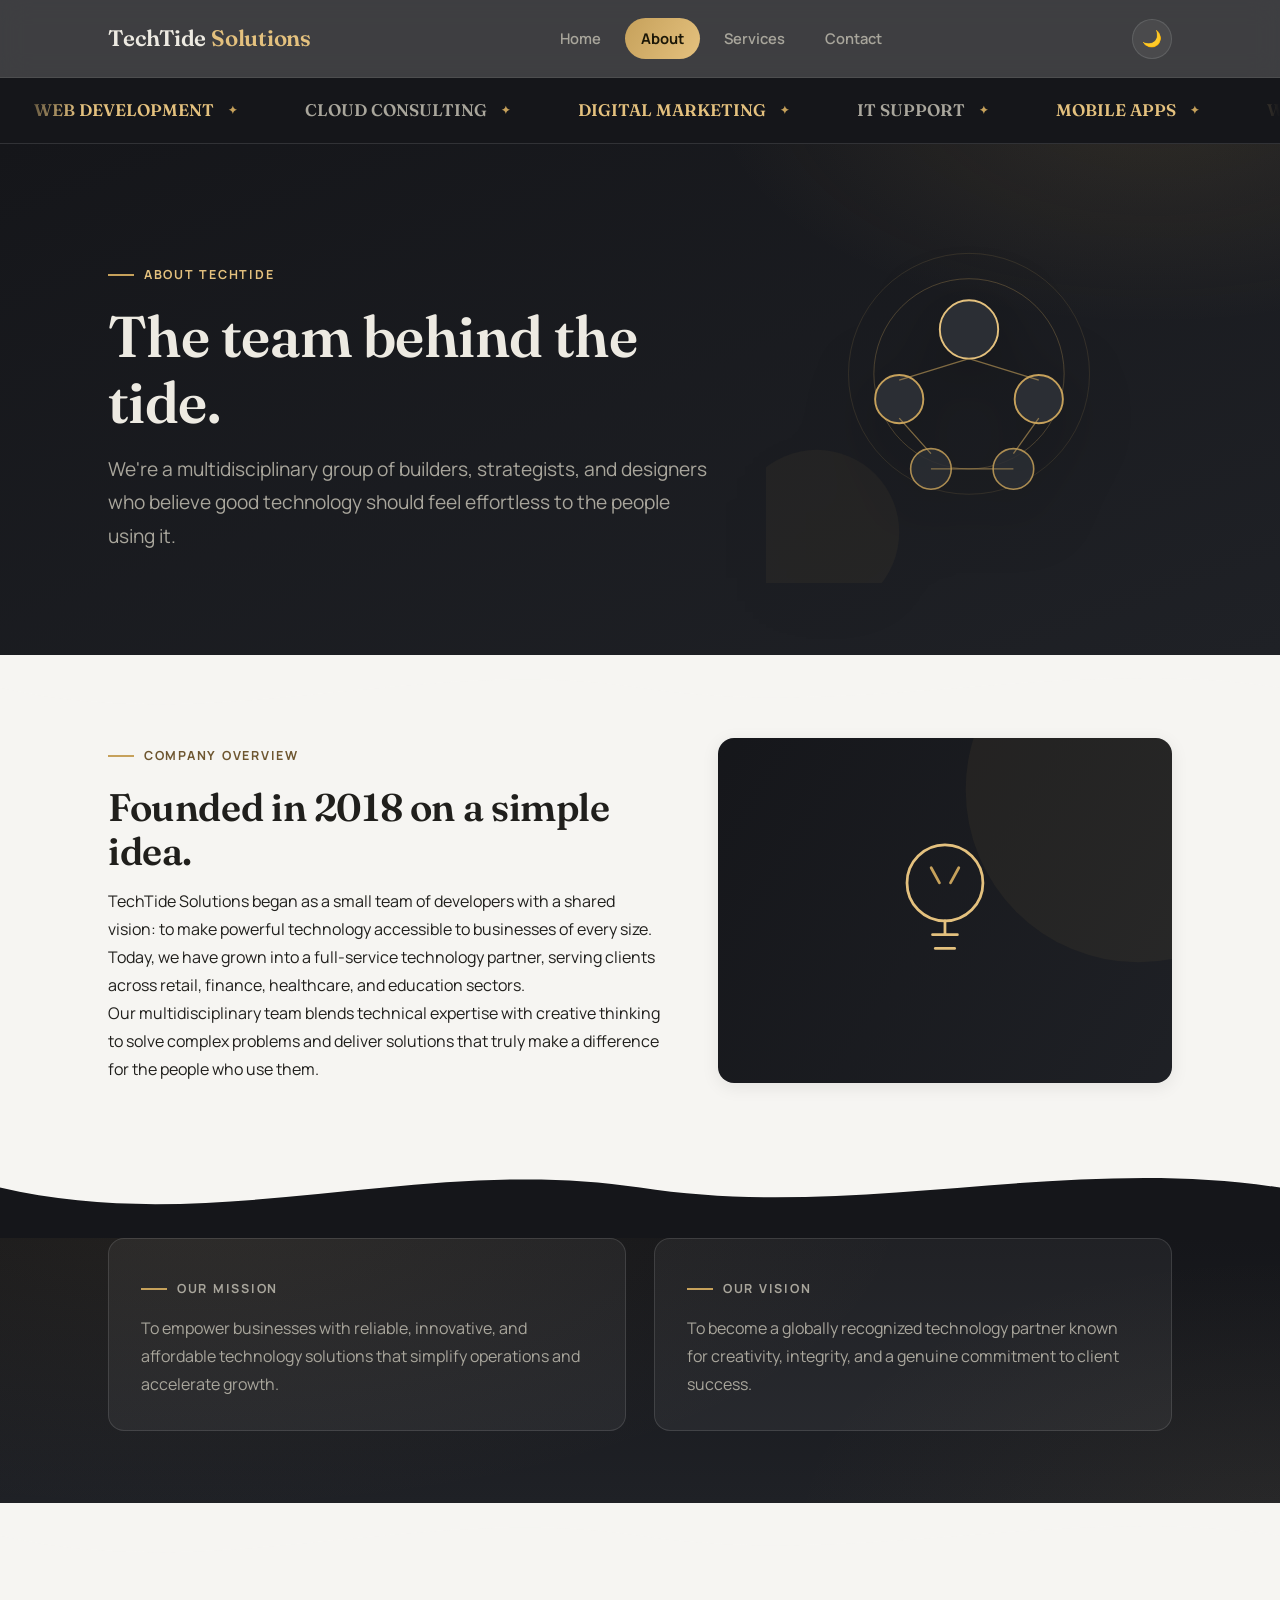
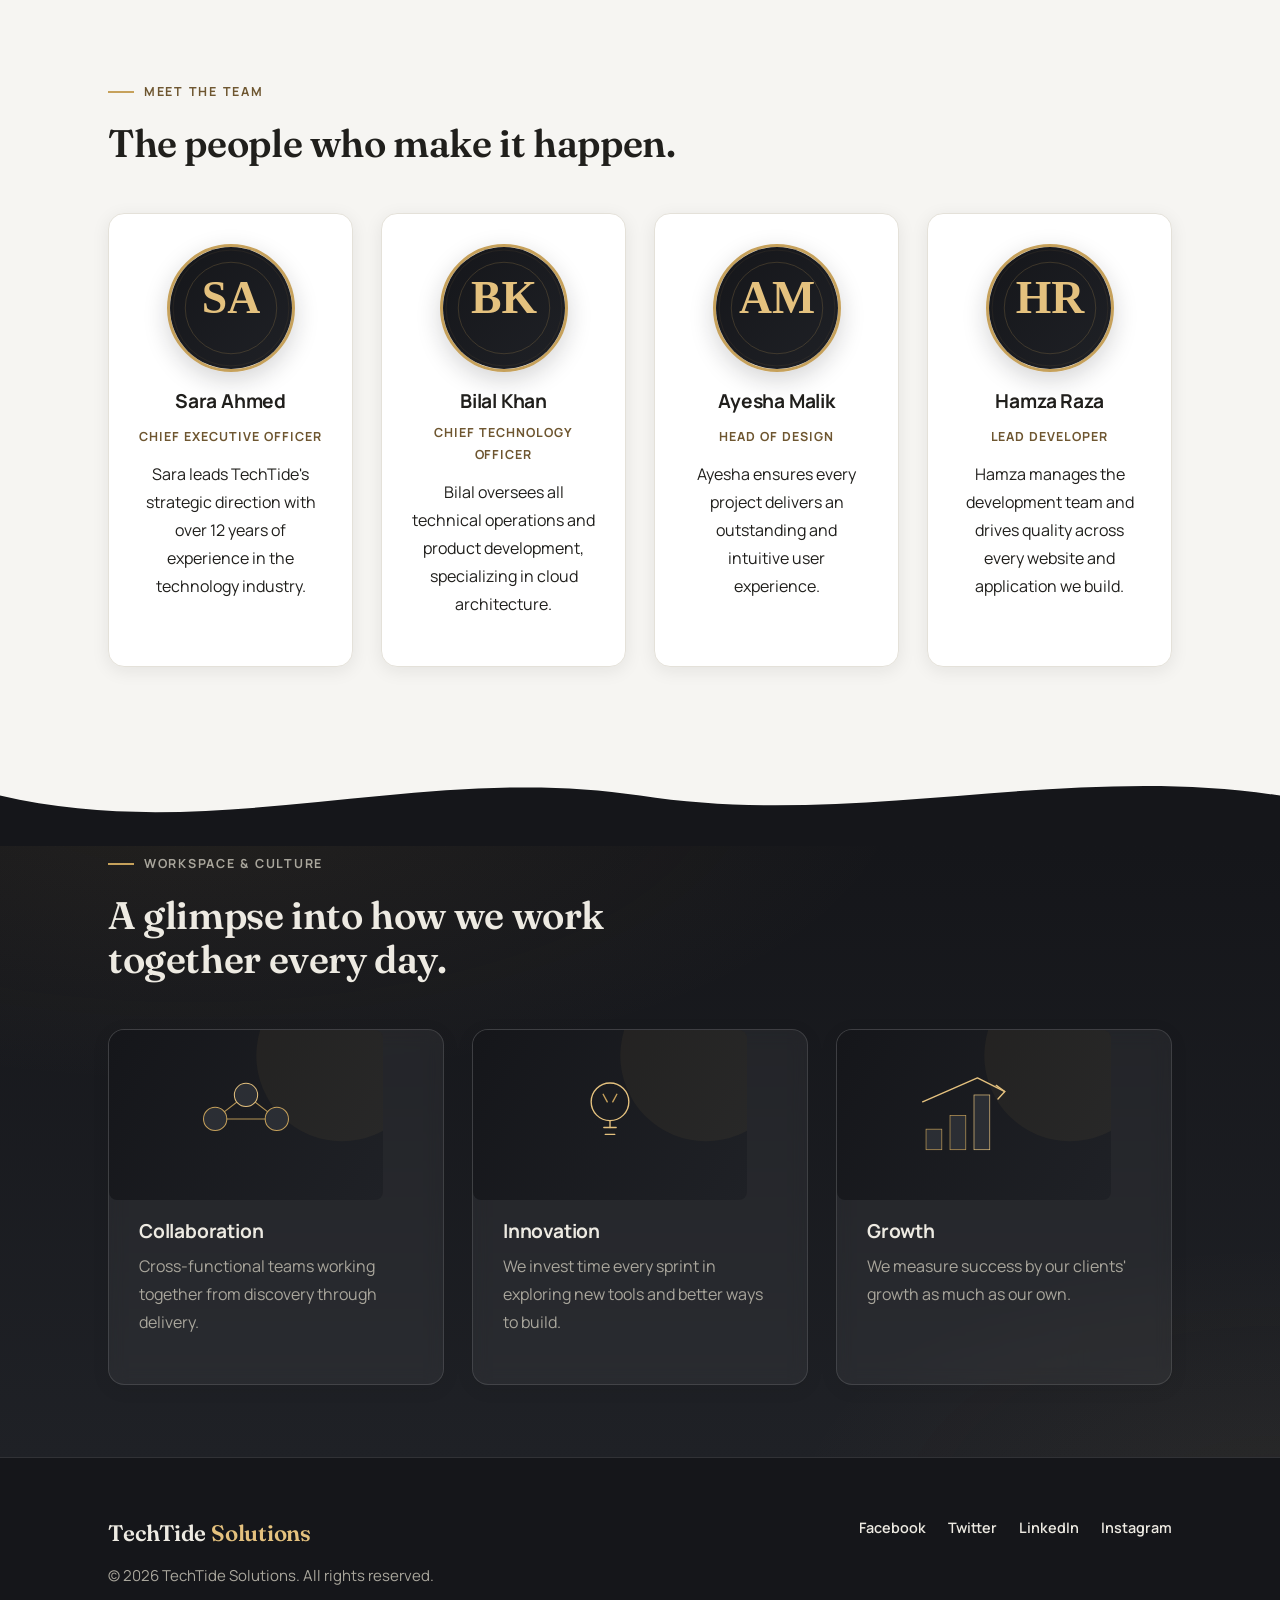
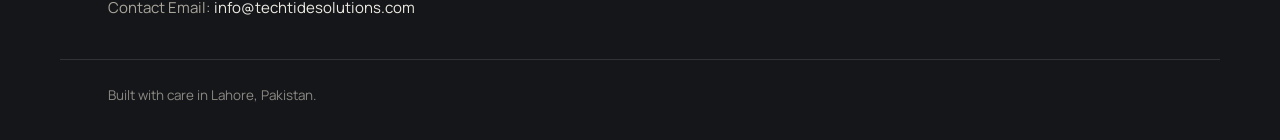
==== commit 9de31e65: "day 04-Updated web" ====
--- a/about.html
+++ b/about.html
@@ -8,6 +8,8 @@
 </head>
 <body id="top">
 
+    <div id="scroll-progress"></div>
+
     <header class="site-header">
         <div class="header-inner">
             <a href="index.html" class="brand">TechTide <span>Solutions</span></a>
@@ -23,19 +25,35 @@
                     <li><a href="contact.html">Contact</a></li>
                 </ul>
             </nav>
+
+            <div class="nav-actions">
+                <button type="button" id="theme-toggle" aria-label="Switch to light mode">&#127769;</button>
+            </div>
         </div>
     </header>
 
+    <div class="marquee" aria-hidden="true">
+        <div class="marquee-track">
+            <span class="hl">WEB DEVELOPMENT</span><span>CLOUD CONSULTING</span><span class="hl">DIGITAL MARKETING</span><span>IT SUPPORT</span><span class="hl">MOBILE APPS</span>
+            <span class="hl">WEB DEVELOPMENT</span><span>CLOUD CONSULTING</span><span class="hl">DIGITAL MARKETING</span><span>IT SUPPORT</span><span class="hl">MOBILE APPS</span>
+        </div>
+    </div>
+
     <main>
 
         <section class="page-hero">
             <div class="wrap">
-                <p class="eyebrow">About TechTide</p>
-                <h1>The team behind the tide.</h1>
-                <p class="lead">
-                    We're a multidisciplinary group of builders, strategists, and designers who
-                    believe good technology should feel effortless to the people using it.
-                </p>
+                <div class="hero-grid">
+                    <div class="reveal reveal-left">
+                        <p class="eyebrow">About TechTide</p>
+                        <h1>The team behind the tide.</h1>
+                        <p class="lead">
+                            We're a multidisciplinary group of builders, strategists, and designers who
+                            believe good technology should feel effortless to the people using it.
+                        </p>
+                    </div>
+                    <img src="images/hero/hero-team.svg" alt="Illustration of a connected team representing TechTide's collaborative culture" class="page-hero-art reveal reveal-right">
+                </div>
             </div>
         </section>
 
@@ -46,7 +64,7 @@
         <section class="band band-light band-tight" style="padding-top:0;">
             <div class="wrap">
                 <div class="split">
-                    <div>
+                    <div class="reveal reveal-left">
                         <p class="eyebrow">Company overview</p>
                         <h2>Founded in 2018 on a simple idea.</h2>
                         <p>
@@ -61,7 +79,7 @@
                             a difference for the people who use them.
                         </p>
                     </div>
-                    <img src="images/gallery/about-innovation.jpg" alt="Illustration representing innovation" class="banner-img" style="height:100%; margin-bottom:0;">
+                    <img src="images/gallery/about-innovation.svg" alt="Illustration representing innovation" class="banner-img reveal reveal-right" style="height:100%; margin-bottom:0;">
                 </div>
             </div>
         </section>
@@ -72,7 +90,7 @@
 
         <section class="band band-dark band-tight" style="padding-top:0;">
             <div class="wrap">
-                <div class="pillars">
+                <div class="pillars reveal reveal-group">
                     <div class="pillar">
                         <p class="eyebrow">Our mission</p>
                         <p>
@@ -97,14 +115,14 @@
 
         <section class="band band-light">
             <div class="wrap">
-                <div class="band-header">
+                <div class="band-header reveal">
                     <p class="eyebrow">Meet the team</p>
                     <h2>The people who make it happen.</h2>
                 </div>
 
-                <div class="grid grid-4">
-                    <article class="card team-card">
-                        <img src="images/team-sara.png" alt="Photo of Sara Ahmed" class="avatar">
+                <div class="grid grid-4 reveal reveal-group">
+                    <article class="card team-card">
+                        <img src="images/team-sara.svg" alt="Photo of Sara Ahmed" class="avatar">
                         <h3>Sara Ahmed</h3>
                         <p class="role">Chief Executive Officer</p>
                         <p>
@@ -113,7 +131,7 @@
                         </p>
                     </article>
                     <article class="card team-card">
-                        <img src="images/team-bilal.png" alt="Photo of Bilal Khan" class="avatar">
+                        <img src="images/team-bilal.svg" alt="Photo of Bilal Khan" class="avatar">
                         <h3>Bilal Khan</h3>
                         <p class="role">Chief Technology Officer</p>
                         <p>
@@ -122,7 +140,7 @@
                         </p>
                     </article>
                     <article class="card team-card">
-                        <img src="images/team-ayesha.png" alt="Photo of Ayesha Malik" class="avatar">
+                        <img src="images/team-ayesha.svg" alt="Photo of Ayesha Malik" class="avatar">
                         <h3>Ayesha Malik</h3>
                         <p class="role">Head of Design</p>
                         <p>
@@ -131,7 +149,7 @@
                         </p>
                     </article>
                     <article class="card team-card">
-                        <img src="images/team-hamza.png" alt="Photo of Hamza Raza" class="avatar">
+                        <img src="images/team-hamza.svg" alt="Photo of Hamza Raza" class="avatar">
                         <h3>Hamza Raza</h3>
                         <p class="role">Lead Developer</p>
                         <p>
@@ -149,24 +167,24 @@
 
         <section class="band band-dark band-tight" style="padding-top:0;">
             <div class="wrap">
-                <div class="band-header">
+                <div class="band-header reveal">
                     <p class="eyebrow">Workspace &amp; culture</p>
                     <h2>A glimpse into how we work together every day.</h2>
                 </div>
 
-                <div class="grid grid-3">
+                <div class="grid grid-3 reveal reveal-group">
                     <article class="card culture-card">
-                        <img src="images/gallery/about-collaboration.jpg" alt="Illustration representing team collaboration" class="card-img">
+                        <img src="images/gallery/about-collaboration.svg" alt="Illustration representing team collaboration" class="card-img">
                         <h3>Collaboration</h3>
                         <p>Cross-functional teams working together from discovery through delivery.</p>
                     </article>
                     <article class="card culture-card">
-                        <img src="images/gallery/about-innovation.jpg" alt="Illustration representing innovation" class="card-img">
+                        <img src="images/gallery/about-innovation.svg" alt="Illustration representing innovation" class="card-img">
                         <h3>Innovation</h3>
                         <p>We invest time every sprint in exploring new tools and better ways to build.</p>
                     </article>
                     <article class="card culture-card">
-                        <img src="images/gallery/about-growth.jpg" alt="Illustration representing growth" class="card-img">
+                        <img src="images/gallery/about-growth.svg" alt="Illustration representing growth" class="card-img">
                         <h3>Growth</h3>
                         <p>We measure success by our clients' growth as much as our own.</p>
                     </article>
@@ -197,5 +215,7 @@
 
     <a href="#top" class="back-to-top" aria-label="Back to top of page">&uarr;</a>
 
+    <script src="js/site.js"></script>
+
 </body>
 </html>
--- a/css/style.css
+++ b/css/style.css
@@ -1,28 +1,37 @@
-
+/* ==========================================================================
+   TechTide Solutions — Stylesheet
+   Theme: Professional Charcoal & Muted Gold
+   Built for the Final CSS Assignment — Complete Responsive Company Website
+   ========================================================================== */
 
 @import url('https://fonts.googleapis.com/css2?family=Fraunces:ital,opsz,wght@0,9..144,500;0,9..144,600;0,9..144,700;1,9..144,500&family=Manrope:wght@400;500;600;700;800&display=swap');
 
 
+/* ==========================================================================
+   1. ROOT VARIABLES — dark (default) theme + light theme override
+   ========================================================================== */
+
 :root {
-    /* -- Color: deep ocean ink, a working teal, a bright aqua signature,
-       and a warm coral current that keeps the cool palette from going flat. */
-    --ink: #061826;             /* deepest water — header, footer, dark bands */
-    --deep: #0B3A52;            /* secondary dark surface, gradients */
-    --teal: #0E7490;            /* brand teal — links, icons, borders */
-    --aqua: #2FE0C9;            /* bright signature accent — glow, underlines */
-    --coral: #FF6B4A;           /* warm contrast accent — primary CTAs */
-    --coral-dark: #E5502F;
-
-    --foam: #F4FBFA;            /* light band background */
-    --surface: #FFFFFF;         /* card surface on light bands */
-    --surface-dark: rgba(255, 255, 255, 0.06); /* card surface on dark bands */
-
-    --text: #0B2430;            /* body text on light */
-    --text-light: #E4F3F1;      /* body text on dark */
-    --muted: #56717A;           /* muted text on light */
-    --muted-light: #9FC1BE;     /* muted text on dark */
-    --border: #DEEAE8;
-    --border-dark: rgba(255, 255, 255, 0.14);
+    /* -- Color: charcoal ink, graphite surfaces, and a muted antique-gold
+       signature accent — a restrained, premium/law-firm palette. */
+    --ink: #15161A;
+    --deep: #1F2126;
+    --graphite: #2B2E34;
+    --gold: #C6A15B;
+    --gold-bright: #E4C17E;
+    --bronze: #8C6D3F;
+    --bronze-dark: #6E5630;
+
+    --foam: #F6F5F2;
+    --surface: #FFFFFF;
+    --surface-dark: rgba(255, 255, 255, 0.05);
+
+    --text: #201F1C;
+    --text-light: #EDEAE2;
+    --muted: #5B5952;
+    --muted-light: #A9A69C;
+    --border: #E4E1D9;
+    --border-dark: rgba(255, 255, 255, 0.12);
 
     --font-display: 'Fraunces', Georgia, 'Times New Roman', serif;
     --font-body: 'Manrope', 'Segoe UI', Arial, sans-serif;
@@ -32,12 +41,25 @@
     --radius-lg: 28px;
     --radius-pill: 999px;
 
-    --shadow-card: 0 4px 18px rgba(6, 24, 38, 0.08);
-    --shadow-card-hover: 0 18px 36px rgba(6, 24, 38, 0.16);
-    --shadow-glow: 0 0 0 1px rgba(47, 224, 201, 0.35), 0 18px 40px rgba(47, 224, 201, 0.18);
+    --shadow-card: 0 4px 18px rgba(21, 22, 26, 0.08);
+    --shadow-card-hover: 0 18px 36px rgba(21, 22, 26, 0.16);
+    --shadow-glow: 0 0 0 1px rgba(198, 161, 91, 0.35), 0 18px 40px rgba(198, 161, 91, 0.16);
 
     --container: 1160px;
     --edge: clamp(20px, 5vw, 48px);
+    --ease: cubic-bezier(.22,.8,.28,1);
+    color-scheme: dark;
+}
+
+/* Light mode (bonus): toggled via [data-theme="light"] on <html> */
+html[data-theme="light"] {
+    --ink: #F6F5F2;
+    --deep: #EFEDE7;
+    --text-light: #201F1C;
+    --muted-light: #5B5952;
+    --border-dark: rgba(21, 22, 26, 0.12);
+    --surface-dark: rgba(21, 22, 26, 0.035);
+    color-scheme: light;
 }
 
 @media (prefers-reduced-motion: reduce) {
@@ -50,26 +72,19 @@
 }
 
 
-
-* {
-    margin: 0;
-    padding: 0;
-    box-sizing: border-box;
-}
-
-img {
-    max-width: 100%;
-    display: block;
-}
-
-
-/* ==========================================================================
-   4. BASE
-   ========================================================================== */
-
-html {
-    scroll-behavior: smooth;
-}
+/* ==========================================================================
+   2. RESET
+   ========================================================================== */
+
+* { margin: 0; padding: 0; box-sizing: border-box; }
+img { max-width: 100%; display: block; }
+
+
+/* ==========================================================================
+   3. BASE / SMOOTH SCROLLING
+   ========================================================================== */
+
+html { scroll-behavior: smooth; }
 
 body {
     font-family: var(--font-body);
@@ -78,1081 +93,623 @@
     line-height: 1.7;
     -webkit-font-smoothing: antialiased;
     overflow-x: hidden;
-}
-
-.wrap {
-    max-width: var(--container);
-    margin: 0 auto;
-    padding-left: var(--edge);
-    padding-right: var(--edge);
-}
-
-main {
-    display: block;
-    overflow: hidden;
-}
-
-
-/* ==========================================================================
-   5. TYPOGRAPHY
+    transition: background-color .35s var(--ease), color .35s var(--ease);
+}
+
+.wrap { max-width: var(--container); margin: 0 auto; padding-left: var(--edge); padding-right: var(--edge); }
+main { display: block; overflow: hidden; }
+
+/* Custom scrollbar */
+::-webkit-scrollbar { width: 11px; }
+::-webkit-scrollbar-track { background: transparent; }
+::-webkit-scrollbar-thumb {
+    background: linear-gradient(180deg, var(--gold), var(--bronze));
+    border-radius: 10px;
+    border: 3px solid var(--foam);
+}
+html { scrollbar-width: thin; scrollbar-color: var(--gold) transparent; }
+::selection { background: var(--gold); color: var(--text); }
+
+
+/* ==========================================================================
+   4. SCROLL PROGRESS BAR (animation/effect)
+   ========================================================================== */
+
+#scroll-progress {
+    position: fixed;
+    top: 0; left: 0;
+    height: 3px; width: 0%;
+    background: linear-gradient(90deg, var(--bronze), var(--gold), var(--gold-bright));
+    z-index: 999;
+}
+
+
+/* ==========================================================================
+   5. TYPOGRAPHY — Google Fonts, hierarchy, spacing
    ========================================================================== */
 
 h1, h2, h3, h4 {
     font-family: var(--font-display);
-    color: var(--ink);
+    color: var(--text);
     font-weight: 600;
     line-height: 1.15;
     letter-spacing: -0.01em;
 }
 
-h1 {
-    font-size: clamp(2.4rem, 4.5vw, 3.8rem);
-    font-weight: 600;
-}
-
-h2 {
-    font-size: clamp(1.8rem, 3vw, 2.5rem);
-    margin-bottom: 14px;
-}
-
-h3 {
-    font-size: 1.2rem;
-    font-weight: 700;
-    font-family: var(--font-body);
-    color: var(--ink);
-    letter-spacing: -0.01em;
-}
-
-p {
-    font-size: 1rem;
-    line-height: 1.75;
-    color: var(--text);
-    max-width: 62ch;
-}
-
-.band-dark p,
-.band-dark address {
-    color: var(--muted-light);
-}
+/* Headings that sit on the dark/gold hero gradients need the light text
+   color explicitly — otherwise they'd inherit the light-on-light or
+   dark-on-dark heading color and become unreadable. */
+.hero h1, .hero h2, .hero h3, .hero h4,
+.page-hero h1, .page-hero h2, .page-hero h3, .page-hero h4 {
+    color: var(--text-light);
+}
+
+h1 { font-size: clamp(2.4rem, 4.5vw, 3.8rem); }
+h2 { font-size: clamp(1.8rem, 3vw, 2.5rem); margin-bottom: 14px; }
+h3 { font-size: 1.2rem; font-weight: 700; font-family: var(--font-body); color: var(--text); letter-spacing: -0.01em; }
+
+p { font-size: 1rem; line-height: 1.75; color: var(--text); max-width: 62ch; }
+.band-dark p, .band-dark address { color: var(--muted-light); }
 
 .eyebrow {
-    display: inline-flex;
-    align-items: center;
-    gap: 10px;
-    font-family: var(--font-body);
-    font-weight: 700;
-    font-size: 0.78rem;
-    letter-spacing: 0.14em;
-    text-transform: uppercase;
-    color: var(--aqua);
-    margin-bottom: 18px;
-}
-
-.eyebrow::before {
-    content: "";
-    width: 26px;
-    height: 2px;
-    background: var(--coral);
-    display: inline-block;
-}
-
-.band-light .eyebrow {
-    color: var(--teal);
-}
-
-.lead {
-    font-size: clamp(1.05rem, 1.6vw, 1.2rem);
-    max-width: 56ch;
-}
-
-em {
-    font-style: italic;
-    color: var(--aqua);
-}
-
-.band-light em {
-    color: var(--coral-dark);
-}
-
-address {
-    font-style: normal;
-    line-height: 1.8;
-    color: var(--text);
-}
-
-/* Links */
-a {
-    color: var(--teal);
-    text-decoration: none;
-    transition: color 0.2s ease;
-}
-
-a:hover {
-    color: var(--coral-dark);
-}
-
-a:focus-visible,
-button:focus-visible,
-input:focus-visible,
-textarea:focus-visible {
-    outline: 2px solid var(--aqua);
-    outline-offset: 3px;
-    border-radius: 4px;
-}
-
-.text-link {
-    display: inline-flex;
-    align-items: center;
-    gap: 6px;
-    font-weight: 700;
-    color: var(--teal);
-    border-bottom: 2px solid transparent;
-}
-
-.text-link::after {
-    content: "\2192";
-    transition: transform 0.2s ease;
-}
-
-.text-link:hover {
-    color: var(--coral-dark);
-}
-
-.text-link:hover::after {
-    transform: translateX(4px);
-}
-
-.band-dark .text-link {
-    color: var(--aqua);
-}
-
-.band-dark .text-link:hover {
-    color: var(--coral);
-}
+    display: inline-flex; align-items: center; gap: 10px;
+    font-weight: 700; font-size: 0.78rem; letter-spacing: 0.14em;
+    text-transform: uppercase; color: var(--gold-bright); margin-bottom: 18px;
+}
+.eyebrow::before { content: ""; width: 26px; height: 2px; background: var(--gold); display: inline-block; }
+.band-light .eyebrow { color: var(--bronze-dark); }
+
+.lead { font-size: clamp(1.05rem, 1.6vw, 1.2rem); max-width: 56ch; }
+
+em { font-style: italic; color: var(--gold-bright); }
+.band-light em { color: var(--bronze-dark); }
+
+address { font-style: normal; line-height: 1.8; color: var(--text); }
+
+a { color: var(--bronze-dark); text-decoration: none; transition: color 0.2s ease; }
+a:hover { color: var(--gold); }
+
+a:focus-visible, button:focus-visible, input:focus-visible, textarea:focus-visible {
+    outline: 2px solid var(--gold); outline-offset: 3px; border-radius: 4px;
+}
+
+.text-link { display: inline-flex; align-items: center; gap: 6px; font-weight: 700; color: var(--bronze-dark); }
+.text-link::after { content: "\2192"; transition: transform 0.2s var(--ease); }
+.text-link:hover { color: var(--gold); }
+.text-link:hover::after { transform: translateX(4px); }
+.band-dark .text-link { color: var(--gold-bright); }
+.band-dark .text-link:hover { color: var(--gold); }
 
 
 /* ==========================================================================
    6. SECTION BANDS
-   Sections alternate between a light "foam" band and a dark "open water"
-   band. Each pairs with a wave divider so the transition always reads as
-   a shoreline rather than a hard cut.
-   ========================================================================== */
-
-.band {
-    position: relative;
-    padding: 88px 0 96px;
-}
-
-.band-light {
-    background: var(--foam);
-    color: var(--text);
-}
+   ========================================================================== */
+
+.band { position: relative; padding: 88px 0 96px; }
+.band-light { background: var(--foam); color: var(--text); }
 
 .band-dark {
     background:
-        radial-gradient(1200px 500px at 15% -10%, rgba(47, 224, 201, 0.12), transparent 60%),
-        radial-gradient(900px 500px at 100% 110%, rgba(255, 107, 74, 0.10), transparent 55%),
+        radial-gradient(1200px 500px at 15% -10%, rgba(198, 161, 91, 0.08), transparent 60%),
+        radial-gradient(900px 500px at 100% 110%, rgba(198, 161, 91, 0.06), transparent 55%),
         linear-gradient(180deg, var(--ink), var(--deep));
     color: var(--text-light);
 }
-
-.band-dark h1,
-.band-dark h2,
-.band-dark h3 {
-    color: var(--text-light);
-}
-
-.band-tight {
-    padding: 64px 0 72px;
-}
-
-.band-header {
-    max-width: 640px;
-    margin-bottom: 48px;
-}
-
-.band-header.center {
-    margin-left: auto;
-    margin-right: auto;
-    text-align: center;
-}
+.band-dark h1, .band-dark h2, .band-dark h3 { color: var(--text-light); }
+
+.band-tight { padding: 64px 0 72px; }
+.band-header { max-width: 640px; margin-bottom: 48px; }
+.band-header.center { margin-left: auto; margin-right: auto; text-align: center; }
 
 
 /* ==========================================================================
    7. WAVE DIVIDERS
-   The recurring "shoreline" motif between bands.
-   ========================================================================== */
-
-.wave {
-    display: block;
-    width: 100%;
-    height: clamp(36px, 7vw, 84px);
-    margin-top: -1px;
-}
-
+   ========================================================================== */
+
+.wave { display: block; width: 100%; height: clamp(36px, 7vw, 84px); margin-top: -1px; }
 .wave--to-dark { fill: var(--ink); }
 .wave--to-light { fill: var(--foam); }
 
 
 /* ==========================================================================
-   8. BUTTONS
+   8. BUTTONS — hover, transitions, rounded corners
    ========================================================================== */
 
 .btn {
-    display: inline-flex;
-    align-items: center;
-    gap: 10px;
-    font-family: var(--font-body);
-    font-size: 0.95rem;
-    font-weight: 700;
-    padding: 14px 30px;
-    border-radius: var(--radius-pill);
-    border: 2px solid transparent;
-    cursor: pointer;
-    transition: transform 0.2s ease, box-shadow 0.2s ease, background-color 0.2s ease, color 0.2s ease, border-color 0.2s ease;
+    display: inline-flex; align-items: center; gap: 10px;
+    font-size: 0.95rem; font-weight: 700; padding: 14px 30px;
+    border-radius: var(--radius-pill); border: 2px solid transparent; cursor: pointer;
+    transition: transform 0.25s var(--ease), box-shadow 0.25s var(--ease),
+                background-color 0.25s var(--ease), color 0.25s var(--ease), border-color 0.25s var(--ease);
     text-align: center;
 }
 
 .btn-primary {
-    background: var(--coral);
-    color: #FFFFFF;
-    box-shadow: 0 10px 24px rgba(255, 107, 74, 0.32);
-}
-
+    background: linear-gradient(120deg, var(--bronze), var(--gold));
+    color: #1B1707;
+    box-shadow: 0 10px 24px rgba(198, 161, 91, 0.28);
+}
 .btn-primary:hover {
-    background: var(--coral-dark);
-    color: #FFFFFF;
+    background: linear-gradient(120deg, var(--gold), var(--gold-bright));
     transform: translateY(-3px);
-    box-shadow: 0 16px 32px rgba(255, 107, 74, 0.4);
-}
-
-.btn-ghost {
-    background: transparent;
-    color: var(--text-light);
-    border-color: var(--border-dark);
-}
-
-.btn-ghost:hover {
-    border-color: var(--aqua);
-    color: var(--aqua);
-    transform: translateY(-3px);
-}
-
-.band-light .btn-ghost {
-    color: var(--ink);
-    border-color: var(--border);
-}
-
-.band-light .btn-ghost:hover {
-    border-color: var(--teal);
-    color: var(--teal);
-}
-
-.actions {
-    display: flex;
-    flex-wrap: wrap;
-    gap: 16px;
-    margin-top: 32px;
-}
-
-
-/* ==========================================================================
-   9. HEADER & NAVIGATION
+    box-shadow: 0 16px 32px rgba(198, 161, 91, 0.4);
+}
+
+.btn-ghost { background: transparent; color: var(--text-light); border-color: var(--border-dark); }
+.btn-ghost:hover { border-color: var(--gold); color: var(--gold-bright); transform: translateY(-3px); }
+.band-light .btn-ghost { color: var(--text); border-color: var(--border); }
+.band-light .btn-ghost:hover { border-color: var(--bronze); color: var(--bronze-dark); }
+
+.actions { display: flex; flex-wrap: wrap; gap: 16px; margin-top: 32px; }
+
+
+/* ==========================================================================
+   9. HEADER & NAVIGATION (Flexbox, sticky, hover, active state)
    ========================================================================== */
 
 .site-header {
-    position: sticky;
-    top: 0;
-    z-index: 200;
-    background: rgba(6, 24, 38, 0.82);
-    backdrop-filter: blur(14px);
-    -webkit-backdrop-filter: blur(14px);
+    position: sticky; top: 0; z-index: 200;
+    background: rgba(21, 22, 26, 0.82);
+    backdrop-filter: blur(14px) saturate(140%);
+    -webkit-backdrop-filter: blur(14px) saturate(140%);
     border-bottom: 1px solid rgba(255, 255, 255, 0.08);
+    transition: background-color .35s var(--ease);
+}
+html[data-theme="light"] .site-header {
+    background: rgba(246, 245, 242, 0.86);
+    border-bottom-color: rgba(21, 22, 26, 0.08);
 }
 
 .header-inner {
-    max-width: var(--container);
-    margin: 0 auto;
-    padding: 18px var(--edge);
-    display: flex;
-    align-items: center;
-    justify-content: space-between;
-    gap: 20px;
-}
-
-.brand {
-    font-family: var(--font-display);
-    font-size: 1.4rem;
-    font-weight: 600;
-    color: var(--text-light) !important;
-    letter-spacing: -0.01em;
-}
-
-.brand span {
-    color: var(--aqua);
-}
-
-.brand:hover {
-    color: var(--text-light);
-}
-
-.site-header nav ul {
-    list-style: none;
-    display: flex;
-    flex-wrap: wrap;
-    gap: 8px;
-}
+    max-width: var(--container); margin: 0 auto; padding: 18px var(--edge);
+    display: flex; align-items: center; justify-content: space-between; gap: 20px;
+}
+
+.brand { font-family: var(--font-display); font-size: 1.4rem; font-weight: 600; color: var(--text-light) !important; letter-spacing: -0.01em; }
+.brand span { color: var(--gold-bright); }
+.brand:hover { color: var(--text-light); }
+
+.site-header nav ul { list-style: none; display: flex; flex-wrap: wrap; gap: 8px; align-items: center; }
 
 .site-header nav a {
-    color: var(--muted-light);
-    font-weight: 600;
-    font-size: 0.92rem;
-    padding: 8px 16px;
-    border-radius: var(--radius-pill);
-    display: inline-block;
+    position: relative; color: var(--muted-light); font-weight: 600; font-size: 0.92rem;
+    padding: 8px 16px; border-radius: var(--radius-pill); display: inline-block;
     transition: color 0.2s ease, background-color 0.2s ease;
 }
 
-.site-header nav a:hover {
-    color: var(--text-light);
-    background: rgba(255, 255, 255, 0.08);
-}
+/* Navigation underline animation */
+.site-header nav a::after {
+    content: ""; position: absolute; left: 16px; right: 16px; bottom: 3px; height: 2px;
+    background: var(--gold); transform: scaleX(0); transform-origin: left;
+    transition: transform .28s var(--ease);
+}
+.site-header nav a:hover { color: var(--text-light); background: rgba(255, 255, 255, 0.08); }
+.site-header nav a:hover::after { transform: scaleX(1); }
 
 .site-header nav a.active {
-    color: var(--ink);
-    background: var(--aqua);
-}
+    color: #1B1707; background: linear-gradient(120deg, var(--gold), var(--gold-bright)); font-weight: 700;
+}
+.site-header nav a.active::after { display: none; }
+
+.nav-actions { display: flex; align-items: center; gap: 10px; }
+
+#theme-toggle {
+    width: 40px; height: 40px; border-radius: 50%;
+    display: flex; align-items: center; justify-content: center;
+    background: rgba(255, 255, 255, 0.06); border: 1px solid var(--border-dark);
+    color: var(--text-light); font-size: 16px; cursor: pointer;
+    transition: transform .4s var(--ease), background .25s ease, border-color .25s ease;
+}
+#theme-toggle:hover { transform: rotate(18deg) scale(1.08); border-color: var(--gold); }
 
 .nav-toggle-label {
-    display: none;
-    width: 40px;
-    height: 40px;
-    border-radius: var(--radius-sm);
-    align-items: center;
-    justify-content: center;
-    cursor: pointer;
-    background: rgba(255, 255, 255, 0.06);
-    border: 1px solid var(--border-dark);
-}
-
-.nav-toggle-label span,
-.nav-toggle-label span::before,
-.nav-toggle-label span::after {
-    content: "";
-    display: block;
-    width: 20px;
-    height: 2px;
-    background: var(--text-light);
-    position: relative;
-    transition: transform 0.2s ease, opacity 0.2s ease;
-}
-
+    display: none; width: 40px; height: 40px; border-radius: var(--radius-sm);
+    align-items: center; justify-content: center; cursor: pointer;
+    background: rgba(255, 255, 255, 0.06); border: 1px solid var(--border-dark);
+}
+.nav-toggle-label span, .nav-toggle-label span::before, .nav-toggle-label span::after {
+    content: ""; display: block; width: 20px; height: 2px; background: var(--text-light);
+    position: relative; transition: transform 0.2s ease, opacity 0.2s ease;
+}
 .nav-toggle-label span::before { position: absolute; top: -6px; }
 .nav-toggle-label span::after { position: absolute; top: 6px; }
-
 .nav-toggle { position: absolute; opacity: 0; pointer-events: none; }
 
 
 /* ==========================================================================
-   10. HERO (home page)
+   10. INFINITE SCROLL MARQUEE
+   ========================================================================== */
+
+.marquee { background: var(--ink); border-bottom: 1px solid var(--border-dark); overflow: hidden; padding: 18px 0; position: relative; }
+.marquee::before, .marquee::after { content: ""; position: absolute; top: 0; bottom: 0; width: 80px; z-index: 2; pointer-events: none; }
+.marquee::before { left: 0; background: linear-gradient(90deg, var(--ink), transparent); }
+.marquee::after { right: 0; background: linear-gradient(270deg, var(--ink), transparent); }
+
+.marquee-track { display: flex; width: max-content; animation: marquee-scroll 32s linear infinite; }
+.marquee:hover .marquee-track { animation-play-state: paused; }
+
+.marquee-track span {
+    display: inline-flex; align-items: center; gap: 14px;
+    font-family: var(--font-display); font-size: 1.05rem; font-weight: 600;
+    color: var(--muted-light); white-space: nowrap; padding: 0 34px;
+}
+.marquee-track span.hl { color: var(--gold-bright); }
+.marquee-track span::after { content: "\2726"; color: var(--gold); font-size: 0.7rem; }
+
+@keyframes marquee-scroll { from { transform: translateX(0); } to { transform: translateX(-50%); } }
+
+
+/* ==========================================================================
+   11. HERO (home page) — gradient, heading, CTA, spacing
    ========================================================================== */
 
 .hero {
     position: relative;
     background:
-        radial-gradient(900px 480px at 10% 0%, rgba(47, 224, 201, 0.18), transparent 55%),
-        radial-gradient(700px 520px at 95% 30%, rgba(255, 107, 74, 0.16), transparent 55%),
-        linear-gradient(160deg, var(--ink) 0%, var(--deep) 60%, #0C4C5F 100%);
-    color: var(--text-light);
-    padding: 96px 0 0;
-    overflow: hidden;
+        radial-gradient(900px 480px at 10% 0%, rgba(198, 161, 91, 0.14), transparent 55%),
+        radial-gradient(700px 520px at 95% 30%, rgba(198, 161, 91, 0.08), transparent 55%),
+        linear-gradient(160deg, var(--ink) 0%, var(--deep) 60%, #24262C 100%);
+    color: var(--text-light); padding: 96px 0 0; overflow: hidden;
 }
 
 .hero::before {
-    content: "";
-    position: absolute;
-    inset: -20% -10% auto -10%;
-    height: 140%;
-    background: url('../images/hero-bg.jpg') center / cover no-repeat;
-    opacity: 0.16;
-    mix-blend-mode: luminosity;
+    content: ""; position: absolute; inset: -20% -10% auto -10%; height: 140%;
+    background: url('../images/hero-bg.svg') center / cover no-repeat;
+    opacity: 0.14; mix-blend-mode: luminosity;
     animation: drift 34s ease-in-out infinite alternate;
 }
-
 @keyframes drift {
     from { transform: translate3d(0, 0, 0) scale(1.05); }
     to { transform: translate3d(-2%, 2%, 0) scale(1.12); }
 }
 
-.hero-inner {
-    position: relative;
-    z-index: 2;
-    max-width: var(--container);
-    margin: 0 auto;
-    padding: 24px var(--edge) 88px;
-}
-
-.hero h1 {
-    max-width: 16ch;
-    margin-bottom: 22px;
-}
-
-.hero .lead {
-    color: var(--muted-light);
-    margin-bottom: 8px;
-}
-
-.hero .wave {
-    position: relative;
-    z-index: 2;
-}
-
+.hero-inner { position: relative; z-index: 2; max-width: var(--container); margin: 0 auto; padding: 24px var(--edge) 88px; }
+.hero-grid { display: grid; grid-template-columns: 1.15fr 0.85fr; gap: 48px; align-items: center; }
+.hero h1 { max-width: 16ch; margin-bottom: 22px; }
+.hero .lead { color: var(--muted-light); margin-bottom: 8px; }
+.hero .wave { position: relative; z-index: 2; }
+.hero-art, .page-hero-art { width: 100%; filter: drop-shadow(0 18px 34px rgba(0,0,0,0.35)); }
 
 /* Secondary page hero (About / Services / Contact) */
 .page-hero {
     position: relative;
     background:
-        radial-gradient(800px 420px at 90% -10%, rgba(47, 224, 201, 0.16), transparent 55%),
+        radial-gradient(800px 420px at 90% -10%, rgba(198, 161, 91, 0.12), transparent 55%),
         linear-gradient(160deg, var(--ink) 0%, var(--deep) 100%);
-    color: var(--text-light);
-    padding: 84px 0 72px;
-}
-
-.page-hero .wrap {
-    max-width: 760px;
-}
-
-.page-hero h1 {
-    margin-bottom: 16px;
-}
-
-.page-hero .lead {
-    color: var(--muted-light);
-}
-
-
-/* ==========================================================================
-   11. GRID CARD SYSTEMS
-   Replaces every layout <table> from the original markup.
-   ========================================================================== */
-
-.grid {
-    display: grid;
-    gap: 28px;
-}
-
+    color: var(--text-light); padding: 84px 0 72px;
+}
+.page-hero .hero-grid { grid-template-columns: 1.2fr 0.8fr; }
+.page-hero h1 { margin-bottom: 16px; }
+.page-hero .lead { color: var(--muted-light); }
+
+@media (max-width: 992px) {
+    .hero-grid { grid-template-columns: 1fr; }
+    .hero-art, .page-hero-art { max-width: 320px; margin: 0 auto; }
+}
+
+
+/* ==========================================================================
+   12. GRID CARD SYSTEMS (CSS Grid, where appropriate)
+   ========================================================================== */
+
+.grid { display: grid; gap: 28px; }
 .grid-2 { grid-template-columns: repeat(2, 1fr); }
 .grid-3 { grid-template-columns: repeat(3, 1fr); }
 .grid-4 { grid-template-columns: repeat(4, 1fr); }
-
-.grid-auto {
-    grid-template-columns: repeat(auto-fit, minmax(230px, 1fr));
-}
+.grid-auto { grid-template-columns: repeat(auto-fit, minmax(230px, 1fr)); }
 
 .card {
-    background: var(--surface);
-    border: 1px solid var(--border);
-    border-radius: var(--radius-md);
-    padding: 30px;
-    box-shadow: var(--shadow-card);
-    transition: transform 0.25s ease, box-shadow 0.25s ease, border-color 0.25s ease;
+    background: var(--surface); border: 1px solid var(--border); border-radius: var(--radius-md);
+    padding: 30px; box-shadow: var(--shadow-card);
+    transition: transform 0.3s var(--ease), box-shadow 0.3s var(--ease), border-color 0.3s var(--ease);
     height: 100%;
 }
-
-.card:hover {
-    transform: translateY(-6px);
-    box-shadow: var(--shadow-card-hover);
-    border-color: var(--aqua);
-}
-
-.band-dark .card {
-    background: var(--surface-dark);
-    border-color: var(--border-dark);
-    backdrop-filter: blur(6px);
-}
-
-.band-dark .card:hover {
-    box-shadow: var(--shadow-glow);
-    border-color: var(--aqua);
-}
-
-.card h3 {
-    margin-bottom: 10px;
-}
-
-.card p:last-of-type {
-    margin-bottom: 18px;
-}
-
-.card p {
-    margin-bottom: 12px;
-}
-
-/* Service / featured-content card specifics */
+.card:hover { transform: translateY(-8px) scale(1.01); box-shadow: var(--shadow-card-hover); border-color: var(--gold); }
+
+.band-dark .card { background: var(--surface-dark); border-color: var(--border-dark); backdrop-filter: blur(8px); }
+.band-dark .card:hover { box-shadow: var(--shadow-glow); border-color: var(--gold); }
+
+.card h3 { margin-bottom: 10px; }
+.card p:last-of-type { margin-bottom: 18px; }
+.card p { margin-bottom: 12px; }
+
+/* Icon badge with hover animation */
 .service-card .icon-badge {
-    width: 60px;
-    height: 60px;
-    border-radius: var(--radius-sm);
-    background: linear-gradient(155deg, rgba(14, 116, 144, 0.12), rgba(47, 224, 201, 0.16));
-    display: flex;
-    align-items: center;
-    justify-content: center;
-    margin-bottom: 20px;
-}
-
-.band-dark .service-card .icon-badge {
-    background: linear-gradient(155deg, rgba(47, 224, 201, 0.14), rgba(255, 107, 74, 0.12));
-}
-
-.service-card .icon-badge img {
-    width: 32px;
-    height: 32px;
-}
-
-.content-card img.card-img {
-    width: 100%;
-    height: 170px;
-    object-fit: cover;
-    border-radius: var(--radius-sm);
-    margin: -30px -30px 20px;
-    width: calc(100% + 60px);
-}
-
-.team-card {
-    text-align: center;
-}
-
+    width: 60px; height: 60px; border-radius: var(--radius-sm);
+    background: linear-gradient(155deg, rgba(198, 161, 91, 0.14), rgba(198, 161, 91, 0.05));
+    display: flex; align-items: center; justify-content: center; margin-bottom: 20px;
+    transition: transform .4s var(--ease), background .3s ease;
+}
+.service-card:hover .icon-badge { transform: rotate(-6deg) scale(1.08); }
+.band-dark .service-card .icon-badge { background: linear-gradient(155deg, rgba(198, 161, 91, 0.16), rgba(198, 161, 91, 0.05)); }
+.service-card .icon-badge img, .service-card .icon-badge svg.svc-icon { width: 32px; height: 32px; }
+
+/* Image zoom-on-hover */
+.content-card, .culture-card { overflow: hidden; }
+.content-card img.card-img, .culture-card img.card-img {
+    width: calc(100% + 60px); height: 170px; object-fit: cover; border-radius: var(--radius-sm);
+    margin: -30px -30px 20px; transition: transform .5s var(--ease);
+}
+.content-card:hover img.card-img, .culture-card:hover img.card-img { transform: scale(1.06); }
+
+.team-card { text-align: center; }
 .team-card img.avatar {
-    width: 128px;
-    height: 128px;
-    border-radius: 50%;
-    border: 3px solid var(--aqua);
-    object-fit: cover;
-    margin: 0 auto 18px;
-    box-shadow: 0 8px 24px rgba(6, 24, 38, 0.18);
-}
-
-.team-card .role {
-    display: inline-block;
-    font-size: 0.78rem;
-    font-weight: 700;
-    text-transform: uppercase;
-    letter-spacing: 0.08em;
-    color: var(--coral-dark);
-    margin-bottom: 12px;
-}
-
-.culture-card img.card-img {
-    width: 100%;
-    height: 170px;
-    object-fit: cover;
-    border-radius: var(--radius-sm);
-    margin: -30px -30px 20px;
-    width: calc(100% + 60px);
-}
-
-
-/* ==========================================================================
-   12. WHO WE ARE / OVERVIEW LAYOUT (two-column, replaces stacked <article>)
-   ========================================================================== */
-
-.split {
-    display: grid;
-    grid-template-columns: 1.1fr 0.9fr;
-    gap: 56px;
-    align-items: start;
-}
-
-.stat-list {
-    display: grid;
-    gap: 20px;
-}
+    width: 128px; height: 128px; border-radius: 50%; border: 3px solid var(--gold);
+    object-fit: cover; margin: 0 auto 18px; box-shadow: 0 8px 24px rgba(21, 22, 26, 0.18);
+    transition: transform .4s var(--ease), border-color .3s ease;
+}
+.team-card:hover img.avatar { transform: scale(1.05); border-color: var(--gold-bright); }
+.team-card .role { display: inline-block; font-size: 0.78rem; font-weight: 700; text-transform: uppercase; letter-spacing: 0.08em; color: var(--bronze-dark); margin-bottom: 12px; }
+.band-dark .team-card .role { color: var(--gold-bright); }
+
+/* Testimonial cards (bonus-style component, used on Home) */
+.testimonial-card { display: flex; flex-direction: column; gap: 16px; }
+.testimonial-card .stars { color: var(--gold); letter-spacing: 3px; font-size: 0.9rem; }
+.testimonial-card .person { display: flex; align-items: center; gap: 12px; margin-top: auto; }
+.testimonial-card .person img { width: 44px; height: 44px; border-radius: 50%; object-fit: cover; border: 2px solid var(--gold); }
+.testimonial-card .person strong { display: block; font-size: 0.92rem; }
+.testimonial-card .person span { font-size: 0.8rem; color: var(--muted-light); }
+.band-light .testimonial-card .person span { color: var(--muted); }
+
+
+/* ==========================================================================
+   13. WHO WE ARE / OVERVIEW LAYOUT
+   ========================================================================== */
+
+.split { display: grid; grid-template-columns: 1.1fr 0.9fr; gap: 56px; align-items: start; }
+.stat-list { display: grid; gap: 20px; }
 
 .stat {
-    background: var(--surface);
-    border: 1px solid var(--border);
-    border-left: 4px solid var(--coral);
-    border-radius: var(--radius-sm);
-    padding: 20px 22px;
-    box-shadow: var(--shadow-card);
-}
-
-.band-dark .stat {
-    background: var(--surface-dark);
-    border-color: var(--border-dark);
-    border-left-color: var(--aqua);
-}
-
-.stat h4 {
-    font-family: var(--font-display);
-    font-size: 1.1rem;
-    color: var(--ink);
-    margin-bottom: 4px;
-}
-
-.band-dark .stat h4 {
-    color: var(--text-light);
-}
-
-.stat p {
-    margin: 0;
-    font-size: 0.92rem;
-    color: var(--muted);
-}
-
-.band-dark .stat p {
-    color: var(--muted-light);
-}
-
-/* Mission / Vision pair */
-.pillars {
-    display: grid;
-    grid-template-columns: repeat(2, 1fr);
-    gap: 28px;
-}
-
+    background: var(--surface); border: 1px solid var(--border); border-left: 4px solid var(--gold);
+    border-radius: var(--radius-sm); padding: 20px 22px; box-shadow: var(--shadow-card);
+    transition: transform .3s var(--ease);
+}
+.stat:hover { transform: translateX(4px); }
+.band-dark .stat { background: var(--surface-dark); border-color: var(--border-dark); border-left-color: var(--gold); }
+.stat h4 { font-family: var(--font-display); font-size: 1.1rem; color: var(--text); margin-bottom: 4px; }
+.band-dark .stat h4 { color: var(--text-light); }
+.stat p { margin: 0; font-size: 0.92rem; color: var(--muted); }
+.band-dark .stat p { color: var(--muted-light); }
+
+.pillars { display: grid; grid-template-columns: repeat(2, 1fr); gap: 28px; }
 .pillar {
-    padding: 32px;
-    border-radius: var(--radius-md);
-    background: var(--surface-dark);
-    border: 1px solid var(--border-dark);
-}
-
+    padding: 32px; border-radius: var(--radius-md); background: var(--surface-dark);
+    border: 1px solid var(--border-dark); transition: transform .3s var(--ease), border-color .3s ease;
+}
+.pillar:hover { transform: translateY(-6px); border-color: var(--gold); }
 .pillar .eyebrow { margin-bottom: 14px; }
 
 
 /* ==========================================================================
-   13. IMAGES
+   14. IMAGES
    ========================================================================== */
 
 img.banner-img {
-    width: 100%;
-    height: 260px;
-    object-fit: cover;
-    border-radius: var(--radius-md);
-    margin-bottom: 40px;
-    box-shadow: var(--shadow-card);
-}
-
-
-/* ==========================================================================
-   14. VIDEO
-   ========================================================================== */
-
-.video-wrapper {
-    max-width: 820px;
-    margin: 0 auto;
-}
-
+    width: 100%; height: 260px; object-fit: cover; border-radius: var(--radius-md);
+    margin-bottom: 40px; box-shadow: var(--shadow-card); transition: transform .5s var(--ease);
+}
+img.banner-img:hover { transform: scale(1.015); }
+
+
+/* ==========================================================================
+   15. VIDEO
+   ========================================================================== */
+
+.video-wrapper { max-width: 820px; margin: 0 auto; }
 video.intro-video {
-    width: 100%;
-    display: block;
-    border-radius: var(--radius-md);
-    border: 1px solid var(--border-dark);
-    box-shadow: 0 20px 50px rgba(0, 0, 0, 0.35);
-    background-color: var(--ink);
-}
-
-.video-caption {
-    text-align: center;
-    color: var(--muted-light);
-    font-size: 0.9rem;
-    margin-top: 16px;
-}
-
-
-/* ==========================================================================
-   15. CONTACT PAGE — INFO CARDS, MAP, FORM
-   ========================================================================== */
-
-.contact-card h3 {
-    display: flex;
-    align-items: center;
-    gap: 10px;
-}
-
-iframe.map-frame {
-    width: 100%;
-    height: 400px;
-    border: 1px solid var(--border);
-    border-radius: var(--radius-md);
-    box-shadow: var(--shadow-card);
-}
-
-.map-link {
-    display: inline-block;
-    margin-top: 16px;
-}
+    width: 100%; display: block; border-radius: var(--radius-md); border: 1px solid var(--border-dark);
+    box-shadow: 0 20px 50px rgba(0, 0, 0, 0.35); background-color: var(--ink);
+}
+.video-caption { text-align: center; color: var(--muted-light); font-size: 0.9rem; margin-top: 16px; }
+
+
+/* ==========================================================================
+   16. CONTACT PAGE — INFO CARDS, MAP, FORM
+   ========================================================================== */
+
+.contact-card h3 { display: flex; align-items: center; gap: 10px; }
+
+iframe.map-frame { width: 100%; height: 400px; border: 1px solid var(--border); border-radius: var(--radius-md); box-shadow: var(--shadow-card); }
+.map-link { display: inline-block; margin-top: 16px; }
 
 .form-card {
-    background: var(--surface);
-    border: 1px solid var(--border);
-    border-radius: var(--radius-lg);
-    padding: 40px;
-    box-shadow: var(--shadow-card);
-    max-width: 640px;
-    margin: 0 auto;
-}
-
-.band-dark .form-card {
-    background: var(--surface-dark);
-    border-color: var(--border-dark);
-    backdrop-filter: blur(6px);
-}
-
-fieldset {
-    border: none;
-    padding: 0;
-}
-
-legend {
-    font-family: var(--font-display);
-    font-size: 1.3rem;
-    color: var(--ink);
-    font-weight: 600;
-    margin-bottom: 24px;
-    padding: 0;
-}
-
-.band-dark legend {
-    color: var(--text-light);
-}
-
-.field {
-    margin-bottom: 20px;
-}
-
-.field-row {
-    display: grid;
-    grid-template-columns: 1fr 1fr;
-    gap: 20px;
-}
-
-label {
-    display: block;
-    font-weight: 700;
-    font-size: 0.86rem;
-    color: var(--ink);
-    margin-bottom: 8px;
-}
-
-.band-dark label {
-    color: var(--text-light);
-}
-
-input[type="text"],
-input[type="email"],
-input[type="tel"],
-textarea {
-    width: 100%;
-    font-family: var(--font-body);
-    font-size: 0.96rem;
-    color: var(--text);
-    background-color: var(--foam);
-    border: 1px solid var(--border);
-    border-radius: var(--radius-sm);
-    padding: 13px 16px;
-    transition: border-color 0.2s ease, box-shadow 0.2s ease;
-}
-
-.band-dark input[type="text"],
-.band-dark input[type="email"],
-.band-dark input[type="tel"],
-.band-dark textarea {
-    background-color: rgba(255, 255, 255, 0.05);
-    border-color: var(--border-dark);
-    color: var(--text-light);
-}
-
-input:focus,
-textarea:focus {
-    outline: none;
-    border-color: var(--aqua);
-    box-shadow: 0 0 0 4px rgba(47, 224, 201, 0.18);
-}
-
-textarea {
-    resize: vertical;
-    min-height: 140px;
-}
+    background: var(--surface); border: 1px solid var(--border); border-radius: var(--radius-lg);
+    padding: 40px; box-shadow: var(--shadow-card); max-width: 640px; margin: 0 auto;
+}
+.band-dark .form-card { background: var(--surface-dark); border-color: var(--border-dark); backdrop-filter: blur(6px); }
+
+fieldset { border: none; padding: 0; }
+legend { font-family: var(--font-display); font-size: 1.3rem; color: var(--text); font-weight: 600; margin-bottom: 24px; padding: 0; }
+.band-dark legend { color: var(--text-light); }
+
+.field { margin-bottom: 20px; }
+.field-row { display: grid; grid-template-columns: 1fr 1fr; gap: 20px; }
+
+label { display: block; font-weight: 700; font-size: 0.86rem; color: var(--text); margin-bottom: 8px; }
+.band-dark label { color: var(--text-light); }
+
+input[type="text"], input[type="email"], input[type="tel"], textarea {
+    width: 100%; font-family: var(--font-body); font-size: 0.96rem; color: var(--text);
+    background-color: var(--foam); border: 1px solid var(--border); border-radius: var(--radius-sm);
+    padding: 13px 16px; transition: border-color 0.2s ease, box-shadow 0.2s ease;
+}
+.band-dark input[type="text"], .band-dark input[type="email"], .band-dark input[type="tel"], .band-dark textarea {
+    background-color: rgba(255, 255, 255, 0.05); border-color: var(--border-dark); color: var(--text-light);
+}
+input:focus, textarea:focus { outline: none; border-color: var(--gold); box-shadow: 0 0 0 4px rgba(198, 161, 91, 0.16); }
+textarea { resize: vertical; min-height: 140px; }
 
 button[type="submit"] {
-    font-family: var(--font-body);
-    font-size: 0.95rem;
-    font-weight: 700;
-    color: #FFFFFF;
-    background-color: var(--coral);
-    border: none;
-    padding: 14px 34px;
-    border-radius: var(--radius-pill);
-    cursor: pointer;
-    transition: background-color 0.2s ease, transform 0.2s ease, box-shadow 0.2s ease;
-    box-shadow: 0 10px 24px rgba(255, 107, 74, 0.3);
-}
-
-button[type="submit"]:hover {
-    background-color: var(--coral-dark);
-    transform: translateY(-3px);
-    box-shadow: 0 16px 30px rgba(255, 107, 74, 0.38);
-}
-
-
-/* ==========================================================================
-   16. SERVICES PAGE — service rows
-   ========================================================================== */
-
-.service-row {
-    display: grid;
-    grid-template-columns: 0.85fr 1.15fr;
-    gap: 44px;
-    align-items: center;
-    padding: 44px 0;
-}
-
-.service-row + .service-row {
-    border-top: 1px solid var(--border);
-}
-
-.band-dark .service-row + .service-row {
-    border-top-color: var(--border-dark);
-}
+    font-family: var(--font-body); font-size: 0.95rem; font-weight: 700; color: #1B1707;
+    background: linear-gradient(120deg, var(--bronze), var(--gold)); border: none; padding: 14px 34px;
+    border-radius: var(--radius-pill); cursor: pointer;
+    transition: background-color 0.2s ease, transform 0.2s var(--ease), box-shadow 0.2s ease;
+    box-shadow: 0 10px 24px rgba(198, 161, 91, 0.26);
+}
+button[type="submit"]:hover { background: linear-gradient(120deg, var(--gold), var(--gold-bright)); transform: translateY(-3px); box-shadow: 0 16px 30px rgba(198, 161, 91, 0.36); }
+
+/* FAQ accordion (bonus) — CSS-only via <details>/<summary> */
+.faq-list { display: grid; gap: 14px; max-width: 760px; margin: 0 auto; }
+.faq-item {
+    background: var(--surface); border: 1px solid var(--border); border-radius: var(--radius-md);
+    padding: 6px 24px; transition: border-color .3s ease;
+}
+.faq-item:hover { border-color: var(--gold); }
+.faq-item summary {
+    cursor: pointer; list-style: none; padding: 18px 0; font-weight: 700;
+    display: flex; align-items: center; justify-content: space-between; color: var(--text);
+}
+.faq-item summary::-webkit-details-marker { display: none; }
+.faq-item summary::after { content: "+"; font-size: 1.4rem; color: var(--gold); transition: transform .3s var(--ease); }
+.faq-item[open] summary::after { transform: rotate(45deg); }
+.faq-item p { padding-bottom: 20px; margin: 0; max-width: none; }
+
+
+/* ==========================================================================
+   17. SERVICES PAGE — service rows
+   ========================================================================== */
+
+.service-row { display: grid; grid-template-columns: 0.85fr 1.15fr; gap: 44px; align-items: center; padding: 44px 0; }
+.service-row + .service-row { border-top: 1px solid var(--border); }
+.band-dark .service-row + .service-row { border-top-color: var(--border-dark); }
 
 .service-row .icon-badge {
-    width: 84px;
-    height: 84px;
-    border-radius: var(--radius-md);
-    background: linear-gradient(155deg, rgba(14, 116, 144, 0.1), rgba(47, 224, 201, 0.16));
-    display: flex;
-    align-items: center;
-    justify-content: center;
-}
-
-.service-row .icon-badge img {
-    width: 44px;
-    height: 44px;
-}
-
-.service-row ul {
-    list-style: none;
-    display: grid;
-    gap: 10px;
-    margin-top: 18px;
-}
-
-.service-row li {
-    position: relative;
-    padding-left: 26px;
-    color: var(--text);
-    font-size: 0.96rem;
-}
-
+    width: 84px; height: 84px; border-radius: var(--radius-md);
+    background: linear-gradient(155deg, rgba(198, 161, 91, 0.12), rgba(198, 161, 91, 0.04));
+    display: flex; align-items: center; justify-content: center; transition: transform .4s var(--ease);
+}
+.service-row:hover .icon-badge { transform: rotate(-5deg) scale(1.06); }
+.service-row .icon-badge img, .service-row .icon-badge svg.svc-icon { width: 44px; height: 44px; }
+
+/* Service icons: colored with the gold accent so they read the same,
+   clearly, in both dark and light mode (the gold tokens never flip). */
+.svc-icon { color: var(--gold); }
+.service-card:hover .svc-icon, .service-row:hover .svc-icon { color: var(--gold-bright); }
+
+.service-row ul { list-style: none; display: grid; gap: 10px; margin-top: 18px; }
+.service-row li { position: relative; padding-left: 26px; color: var(--text); font-size: 0.96rem; }
 .service-row li::before {
-    content: "";
-    position: absolute;
-    left: 0;
-    top: 8px;
-    width: 12px;
-    height: 12px;
-    border-radius: 50%;
-    background: var(--aqua);
-    box-shadow: 0 0 0 4px rgba(47, 224, 201, 0.16);
-}
-
-.service-row:nth-child(even) {
-    direction: rtl;
-}
-
-.service-row:nth-child(even) > * {
-    direction: ltr;
-}
-
-
-/* ==========================================================================
-   17. FOOTER
-   ========================================================================== */
-
-footer {
-    background: var(--ink);
-    color: var(--muted-light);
-    padding: 56px 0 32px;
-    border-top: 1px solid var(--border-dark);
-}
-
+    content: ""; position: absolute; left: 0; top: 8px; width: 12px; height: 12px; border-radius: 50%;
+    background: var(--gold); box-shadow: 0 0 0 4px rgba(198, 161, 91, 0.16);
+}
+.service-row:nth-child(even) { direction: rtl; }
+.service-row:nth-child(even) > * { direction: ltr; }
+
+/* Pricing section (bonus) */
+.pricing-grid { display: grid; grid-template-columns: repeat(3, 1fr); gap: 28px; align-items: stretch; }
+.price-card {
+    background: var(--surface-dark); border: 1px solid var(--border-dark); border-radius: var(--radius-md);
+    padding: 34px 28px; display: flex; flex-direction: column; gap: 16px;
+    transition: transform .3s var(--ease), border-color .3s ease;
+}
+.price-card:hover { transform: translateY(-8px); border-color: var(--gold); }
+.price-card.featured { border-color: var(--gold); box-shadow: var(--shadow-glow); }
+.price-card .price-tag { font-family: var(--font-display); font-size: 2.2rem; color: var(--gold-bright); }
+.price-card .price-tag span { font-size: 0.95rem; color: var(--muted-light); font-family: var(--font-body); }
+.price-card ul { list-style: none; display: grid; gap: 10px; margin: 4px 0 8px; }
+.price-card li { font-size: 0.92rem; color: var(--muted-light); padding-left: 22px; position: relative; }
+.price-card li::before { content: "\2713"; position: absolute; left: 0; color: var(--gold); font-weight: 700; }
+.price-card .btn { margin-top: auto; justify-content: center; }
+
+
+/* ==========================================================================
+   18. FOOTER
+   ========================================================================== */
+
+footer { background: var(--ink); color: var(--muted-light); padding: 56px 0 32px; border-top: 1px solid var(--border-dark); }
 .footer-inner {
-    max-width: var(--container);
-    margin: 0 auto;
-    padding: 0 var(--edge);
-    display: flex;
-    flex-wrap: wrap;
-    justify-content: space-between;
-    gap: 32px;
-    padding-bottom: 32px;
-    border-bottom: 1px solid var(--border-dark);
-    margin-bottom: 24px;
-}
-
-footer .brand {
-    display: inline-block;
-    margin-bottom: 10px;
-}
-
-footer p {
-    color: var(--muted-light);
-    max-width: none;
-    margin-bottom: 6px;
-    font-size: 0.94rem;
-}
-
-footer a {
-    color: var(--text-light);
-}
-
-footer a:hover {
-    color: var(--aqua);
-}
-
-footer nav ul {
-    list-style: none;
-    display: flex;
-    flex-wrap: wrap;
-    gap: 22px;
-}
-
-footer nav a {
-    font-weight: 600;
-    font-size: 0.9rem;
-}
-
-.footer-bottom {
-    max-width: var(--container);
-    margin: 0 auto;
-    padding: 0 var(--edge);
-    font-size: 0.84rem;
-    color: var(--muted-light);
-    opacity: 0.8;
-}
-
-
-/* ==========================================================================
-   18. BACK TO TOP
+    max-width: var(--container); margin: 0 auto; padding: 0 var(--edge);
+    display: flex; flex-wrap: wrap; justify-content: space-between; gap: 32px;
+    padding-bottom: 32px; border-bottom: 1px solid var(--border-dark); margin-bottom: 24px;
+}
+footer .brand { display: inline-block; margin-bottom: 10px; }
+footer p { color: var(--muted-light); max-width: none; margin-bottom: 6px; font-size: 0.94rem; }
+footer a { color: var(--text-light); transition: color .2s ease, transform .2s ease; display: inline-block; }
+footer a:hover { color: var(--gold-bright); transform: translateX(3px); }
+footer nav ul { list-style: none; display: flex; flex-wrap: wrap; gap: 22px; }
+footer nav a { font-weight: 600; font-size: 0.9rem; }
+.footer-bottom { max-width: var(--container); margin: 0 auto; padding: 0 var(--edge); font-size: 0.84rem; color: var(--muted-light); opacity: 0.8; }
+
+
+/* ==========================================================================
+   19. BACK TO TOP (bonus: JS-enhanced show/hide)
    ========================================================================== */
 
 .back-to-top {
-    position: fixed;
-    bottom: 28px;
-    right: 28px;
-    width: 50px;
-    height: 50px;
-    display: flex;
-    align-items: center;
-    justify-content: center;
-    background-color: var(--coral);
-    color: #FFFFFF;
-    font-size: 1.3rem;
-    font-weight: 700;
-    border: none;
-    border-radius: 50%;
-    box-shadow: 0 10px 26px rgba(255, 107, 74, 0.36);
-    text-decoration: none;
-    z-index: 90;
-    transition: background-color 0.2s ease, transform 0.2s ease, box-shadow 0.2s ease;
-}
-
-.back-to-top:hover {
-    background-color: var(--coral-dark);
-    color: #FFFFFF;
-    transform: translateY(-5px);
-    box-shadow: 0 16px 32px rgba(255, 107, 74, 0.44);
-}
-
-
-/* ==========================================================================
-   19. RESPONSIVE
-   ========================================================================== */
-
-@media (max-width: 960px) {
+    position: fixed; bottom: 28px; right: 28px; width: 50px; height: 50px;
+    display: flex; align-items: center; justify-content: center;
+    background: linear-gradient(120deg, var(--bronze), var(--gold)); color: #1B1707;
+    font-size: 1.3rem; font-weight: 700; border: none; border-radius: 50%;
+    box-shadow: 0 10px 26px rgba(198, 161, 91, 0.32); text-decoration: none; z-index: 90;
+    opacity: 0; transform: translateY(14px) scale(.9); pointer-events: none;
+    transition: background-color 0.2s ease, transform 0.3s var(--ease), box-shadow 0.2s ease, opacity 0.3s var(--ease);
+}
+.back-to-top.is-visible { opacity: 1; transform: translateY(0) scale(1); pointer-events: auto; }
+.back-to-top:hover { transform: translateY(-5px) scale(1.05); box-shadow: 0 16px 32px rgba(198, 161, 91, 0.4); }
+
+
+/* ==========================================================================
+   20. SCROLL ANIMATIONS — fade-in / slide-in on scroll
+   ========================================================================== */
+
+.reveal { opacity: 0; transform: translateY(28px); transition: opacity .8s var(--ease), transform .8s var(--ease); }
+.reveal.reveal-left { transform: translateX(-32px); }
+.reveal.reveal-right { transform: translateX(32px); }
+.reveal.in-view { opacity: 1; transform: translate(0, 0); }
+
+.grid.reveal-group.in-view > * { animation: fadeUp .7s var(--ease) both; }
+.grid.reveal-group > *:nth-child(1) { animation-delay: .02s; }
+.grid.reveal-group > *:nth-child(2) { animation-delay: .10s; }
+.grid.reveal-group > *:nth-child(3) { animation-delay: .18s; }
+.grid.reveal-group > *:nth-child(4) { animation-delay: .26s; }
+
+@keyframes fadeUp { from { opacity: 0; transform: translateY(22px); } to { opacity: 1; transform: translateY(0); } }
+
+
+/* ==========================================================================
+   21. RESPONSIVE DESIGN
+   Desktop 1200px+ / Laptop 992px+ / Tablet 768px+ / Mobile <576px
+   ========================================================================== */
+
+@media (max-width: 992px) {
     .split { grid-template-columns: 1fr; }
-    .grid-3 { grid-template-columns: repeat(2, 1fr); }
+    .grid-3, .pricing-grid { grid-template-columns: repeat(2, 1fr); }
     .grid-4 { grid-template-columns: repeat(2, 1fr); }
     .service-row { grid-template-columns: 1fr; }
     .service-row:nth-child(even) { direction: ltr; }
     .service-row .icon-badge { margin-bottom: 8px; }
 }
 
-@media (max-width: 760px) {
-    .nav-toggle-label {
-        display: flex;
-    }
-
+@media (max-width: 768px) {
+    .nav-toggle-label { display: flex; }
     .site-header nav {
-        position: fixed;
-        inset: 72px 16px auto 16px;
-        background: var(--ink);
-        border: 1px solid var(--border-dark);
-        border-radius: var(--radius-md);
-        padding: 12px;
+        position: fixed; inset: 72px 16px auto 16px; background: var(--ink);
+        border: 1px solid var(--border-dark); border-radius: var(--radius-md); padding: 12px;
         box-shadow: 0 20px 50px rgba(0, 0, 0, 0.4);
-        transform: translateY(-12px);
-        opacity: 0;
-        pointer-events: none;
+        transform: translateY(-12px); opacity: 0; pointer-events: none;
         transition: transform 0.2s ease, opacity 0.2s ease;
     }
-
-    .site-header nav ul {
-        flex-direction: column;
-        gap: 4px;
-    }
-
-    .site-header nav a {
-        display: block;
-    }
-
-    .nav-toggle:checked ~ nav {
-        transform: translateY(0);
-        opacity: 1;
-        pointer-events: auto;
-    }
-
-    .nav-toggle:checked ~ .nav-toggle-label span {
-        background: transparent;
-    }
-
-    .nav-toggle:checked ~ .nav-toggle-label span::before {
-        top: 0;
-        transform: rotate(45deg);
-    }
-
-    .nav-toggle:checked ~ .nav-toggle-label span::after {
-        top: 0;
-        transform: rotate(-45deg);
-    }
+    .site-header nav ul { flex-direction: column; gap: 4px; align-items: stretch; }
+    .site-header nav a { display: block; }
+    .nav-toggle:checked ~ nav { transform: translateY(0); opacity: 1; pointer-events: auto; }
+    .nav-toggle:checked ~ .nav-toggle-label span { background: transparent; }
+    .nav-toggle:checked ~ .nav-toggle-label span::before { top: 0; transform: rotate(45deg); }
+    .nav-toggle:checked ~ .nav-toggle-label span::after { top: 0; transform: rotate(-45deg); }
 
     .band { padding: 64px 0 72px; }
-
-    .grid-2, .grid-3, .grid-4 { grid-template-columns: 1fr; }
-
+    .grid-2, .grid-3, .grid-4, .pricing-grid { grid-template-columns: 1fr; }
     .pillars { grid-template-columns: 1fr; }
-
     .field-row { grid-template-columns: 1fr; }
-
     .hero-inner { padding-bottom: 64px; }
-
-    .content-card img.card-img,
-    .culture-card img.card-img {
-        margin: -22px -22px 18px;
-        width: calc(100% + 44px);
-    }
-
+    .content-card img.card-img, .culture-card img.card-img { margin: -22px -22px 18px; width: calc(100% + 44px); }
     .card { padding: 22px; }
-
     .form-card { padding: 26px; }
-
-    footer .footer-inner {
-        flex-direction: column;
-    }
-}
-
-@media (max-width: 480px) {
+    footer .footer-inner { flex-direction: column; }
+    .marquee-track span { font-size: 0.92rem; padding: 0 22px; }
+}
+
+@media (max-width: 576px) {
     .actions { flex-direction: column; align-items: stretch; }
     .btn { justify-content: center; }
-}
+    .back-to-top { right: 16px; bottom: 16px; width: 44px; height: 44px; font-size: 1.1rem; }
+}
